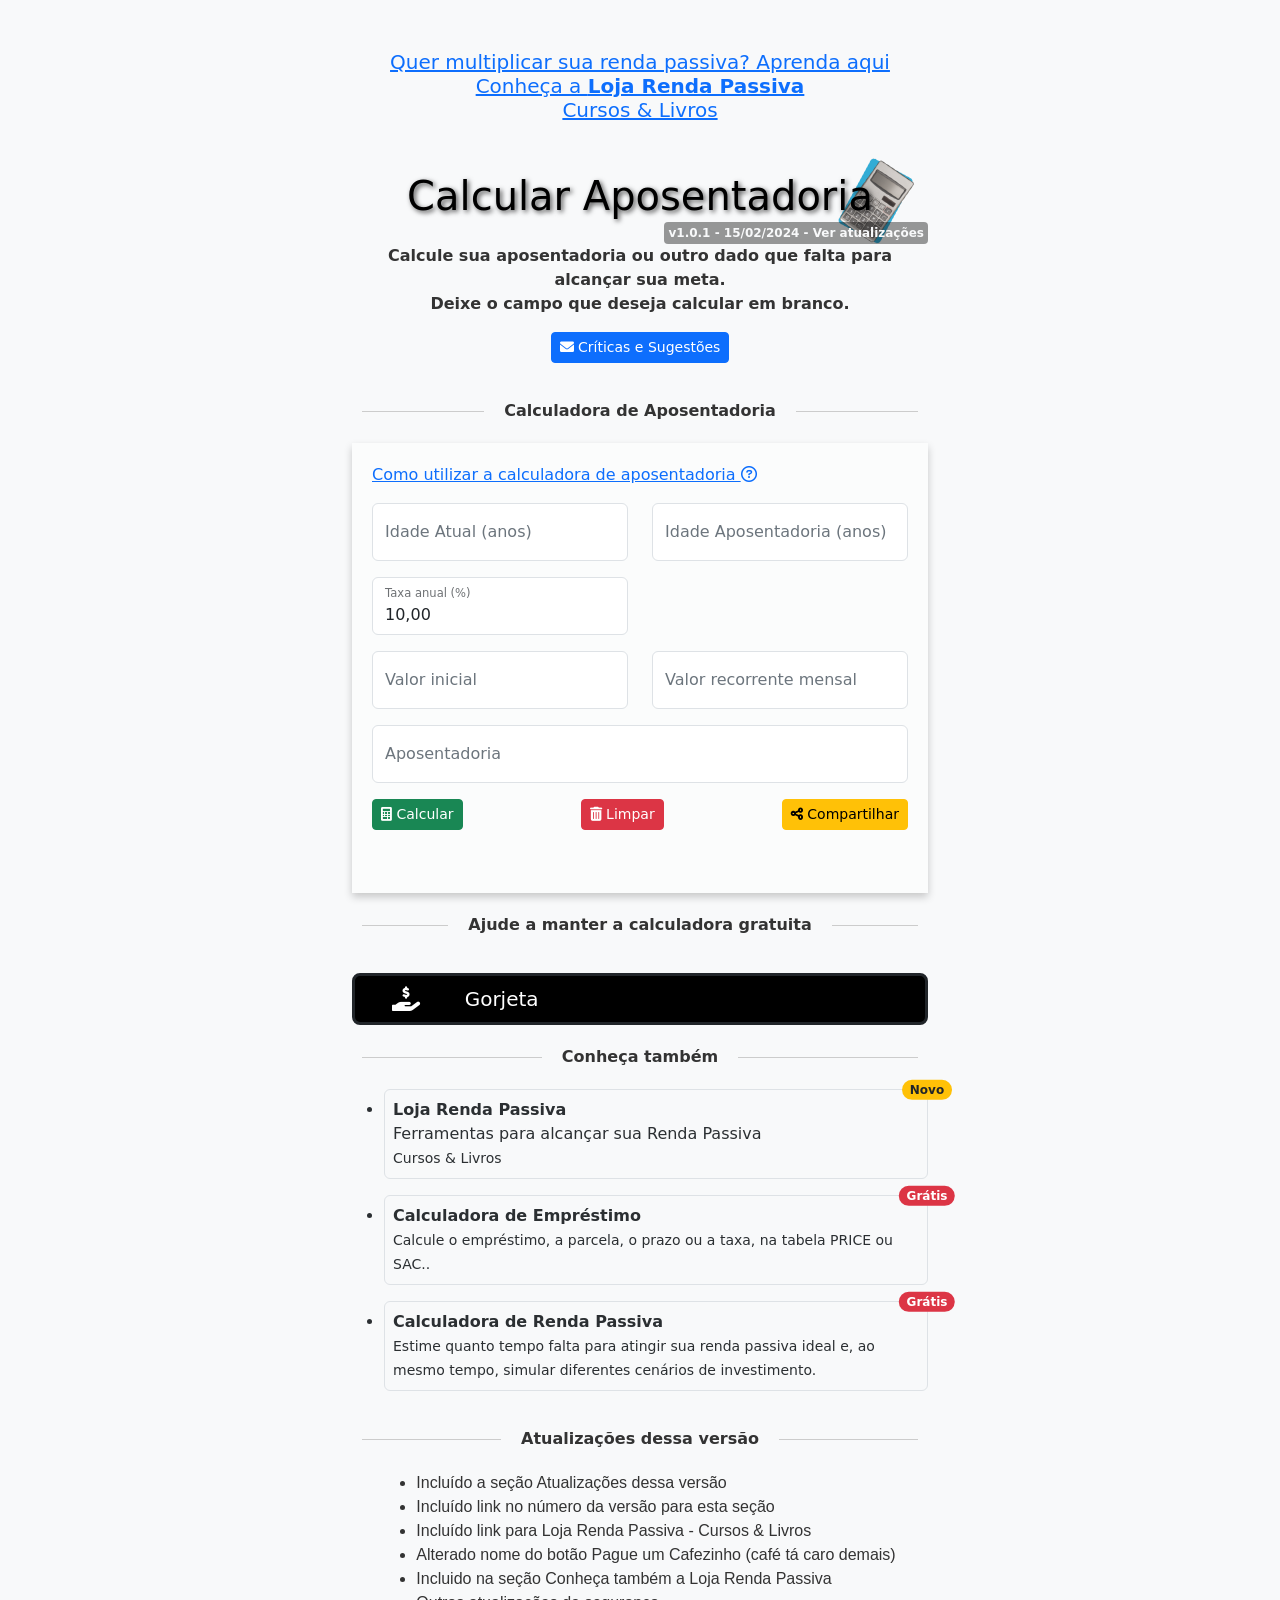
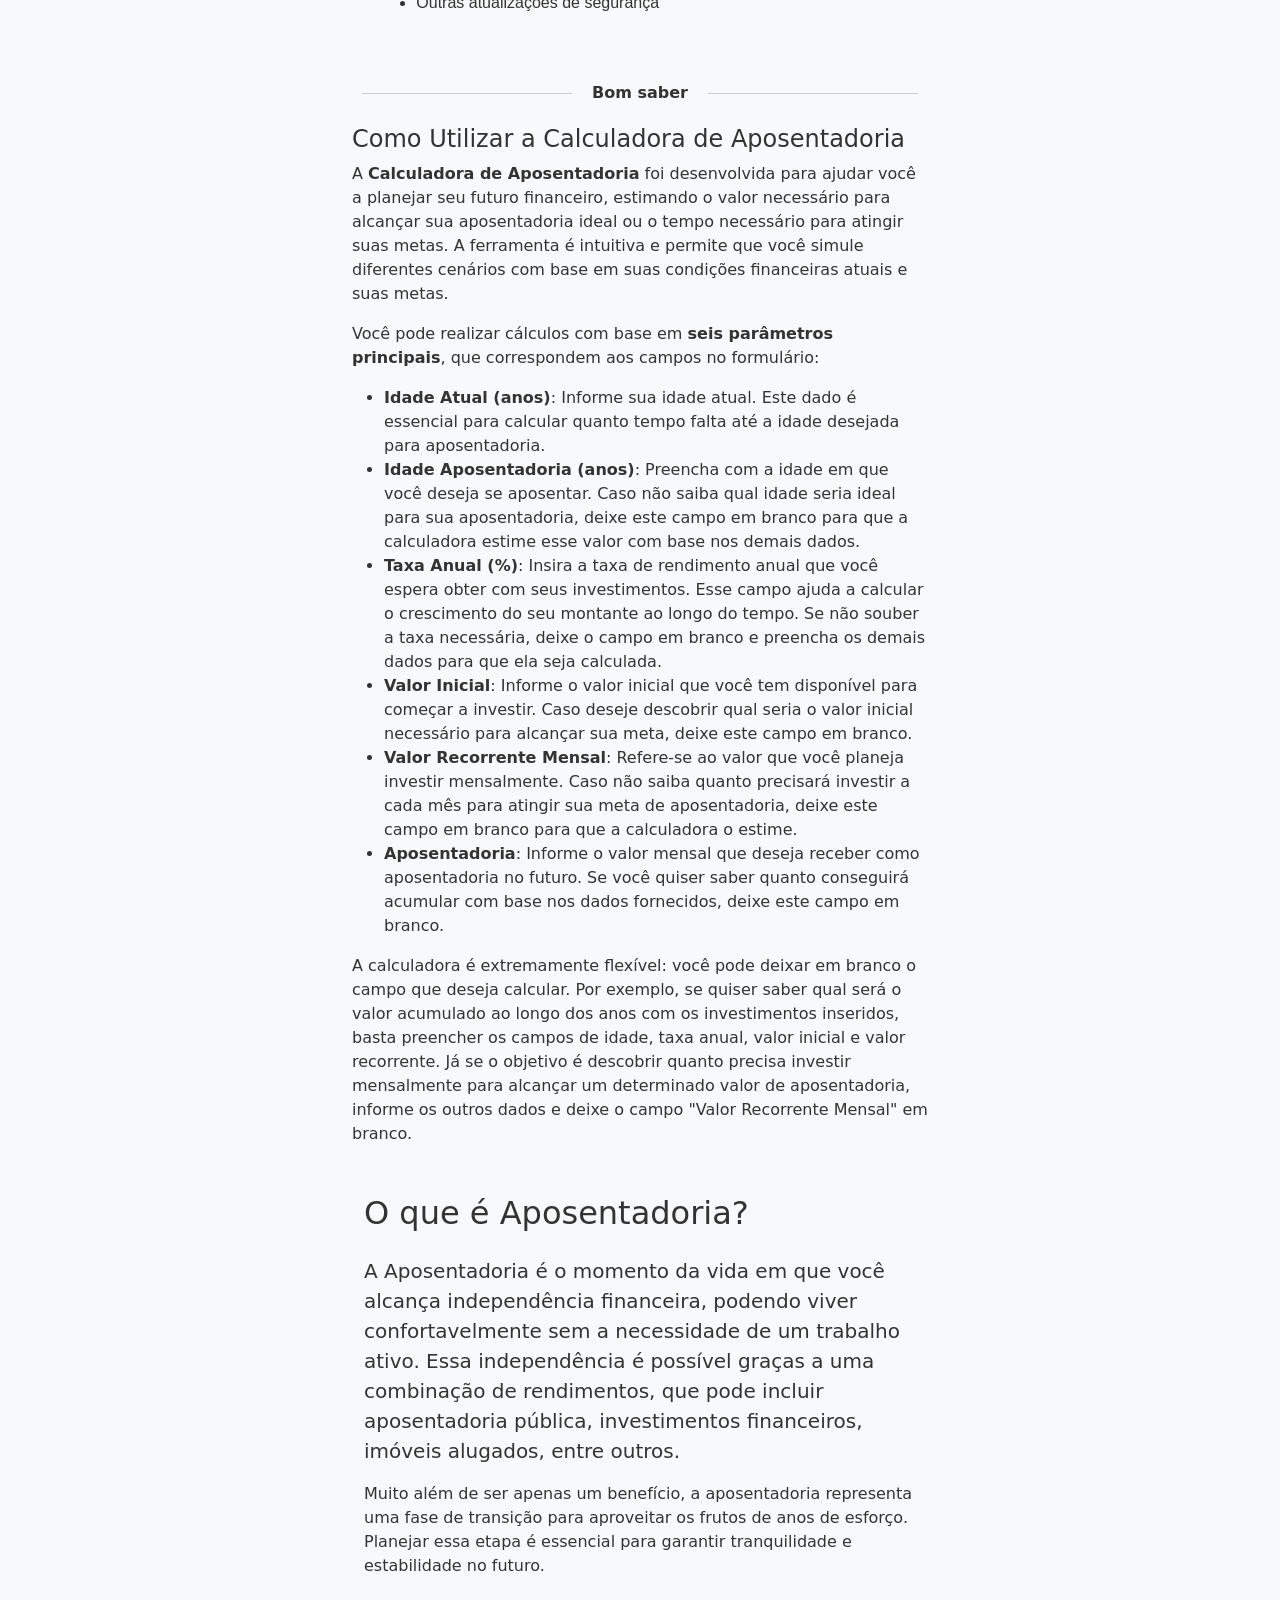
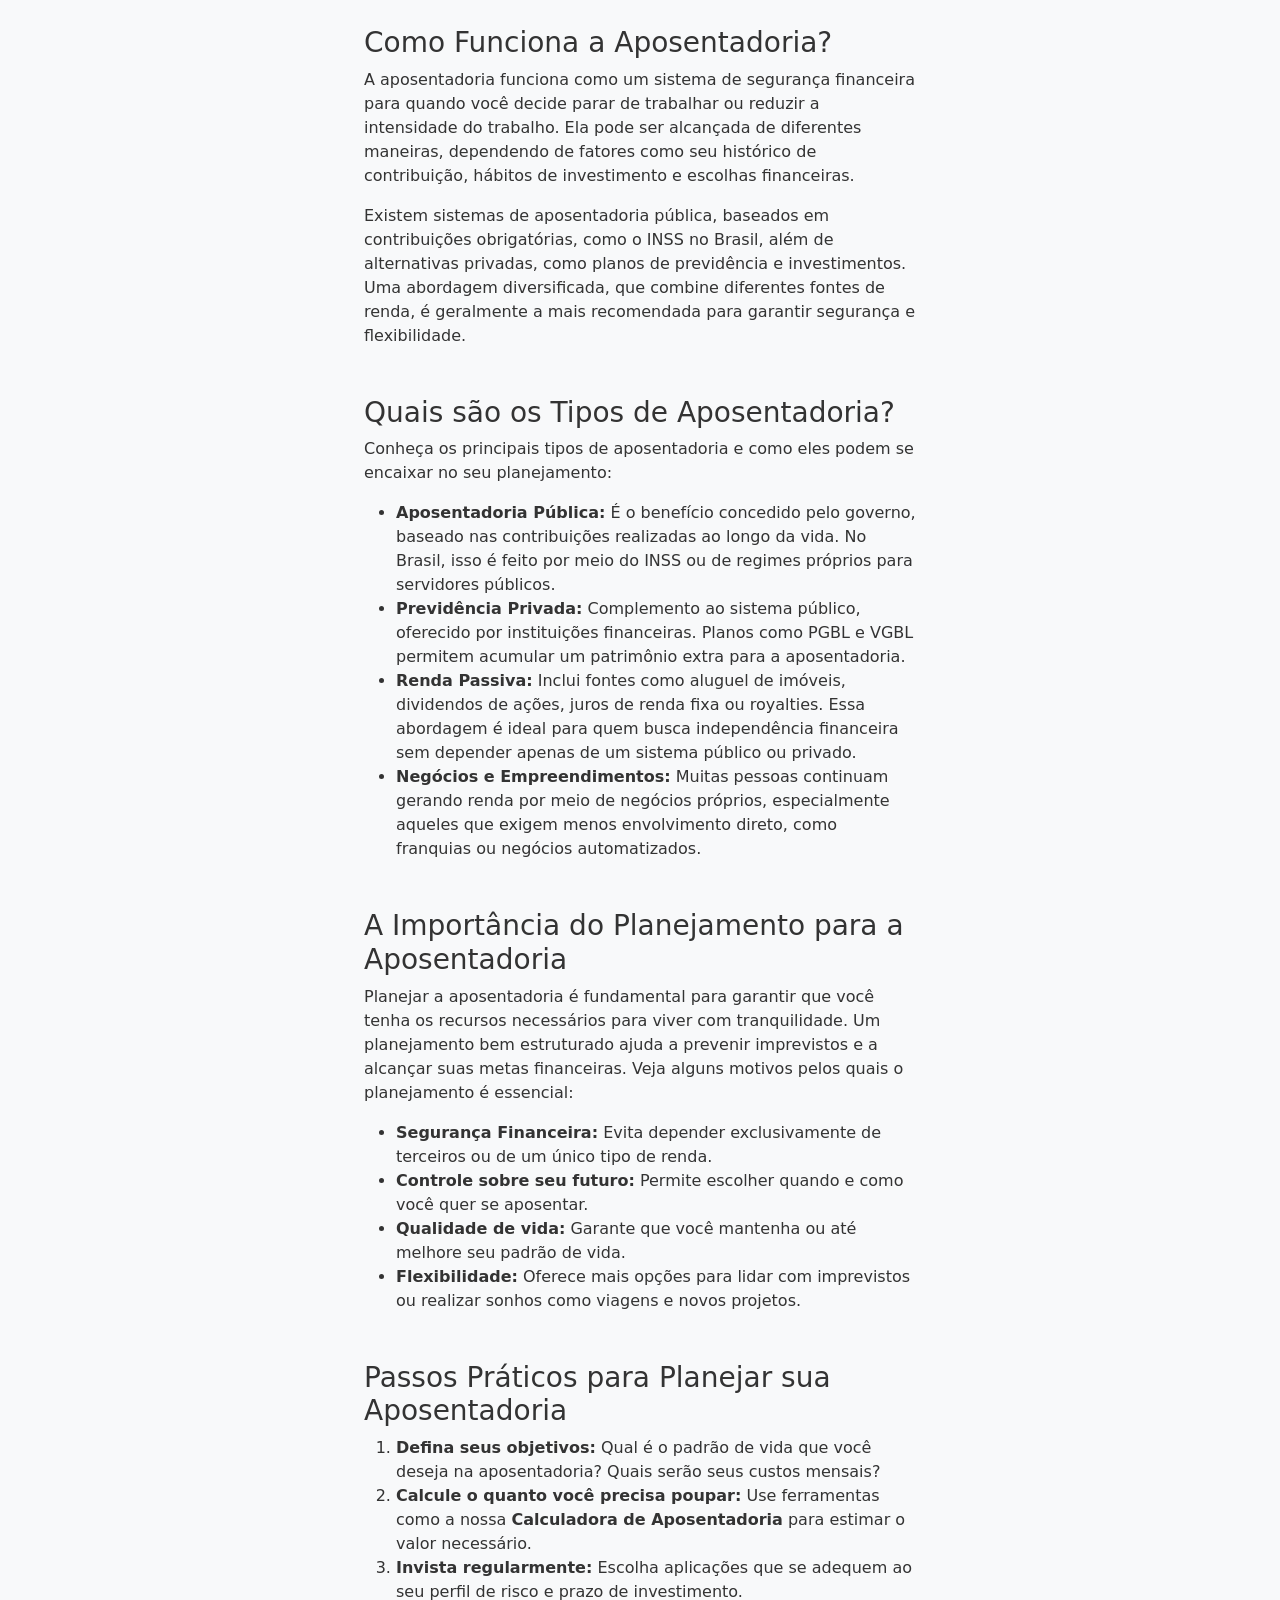
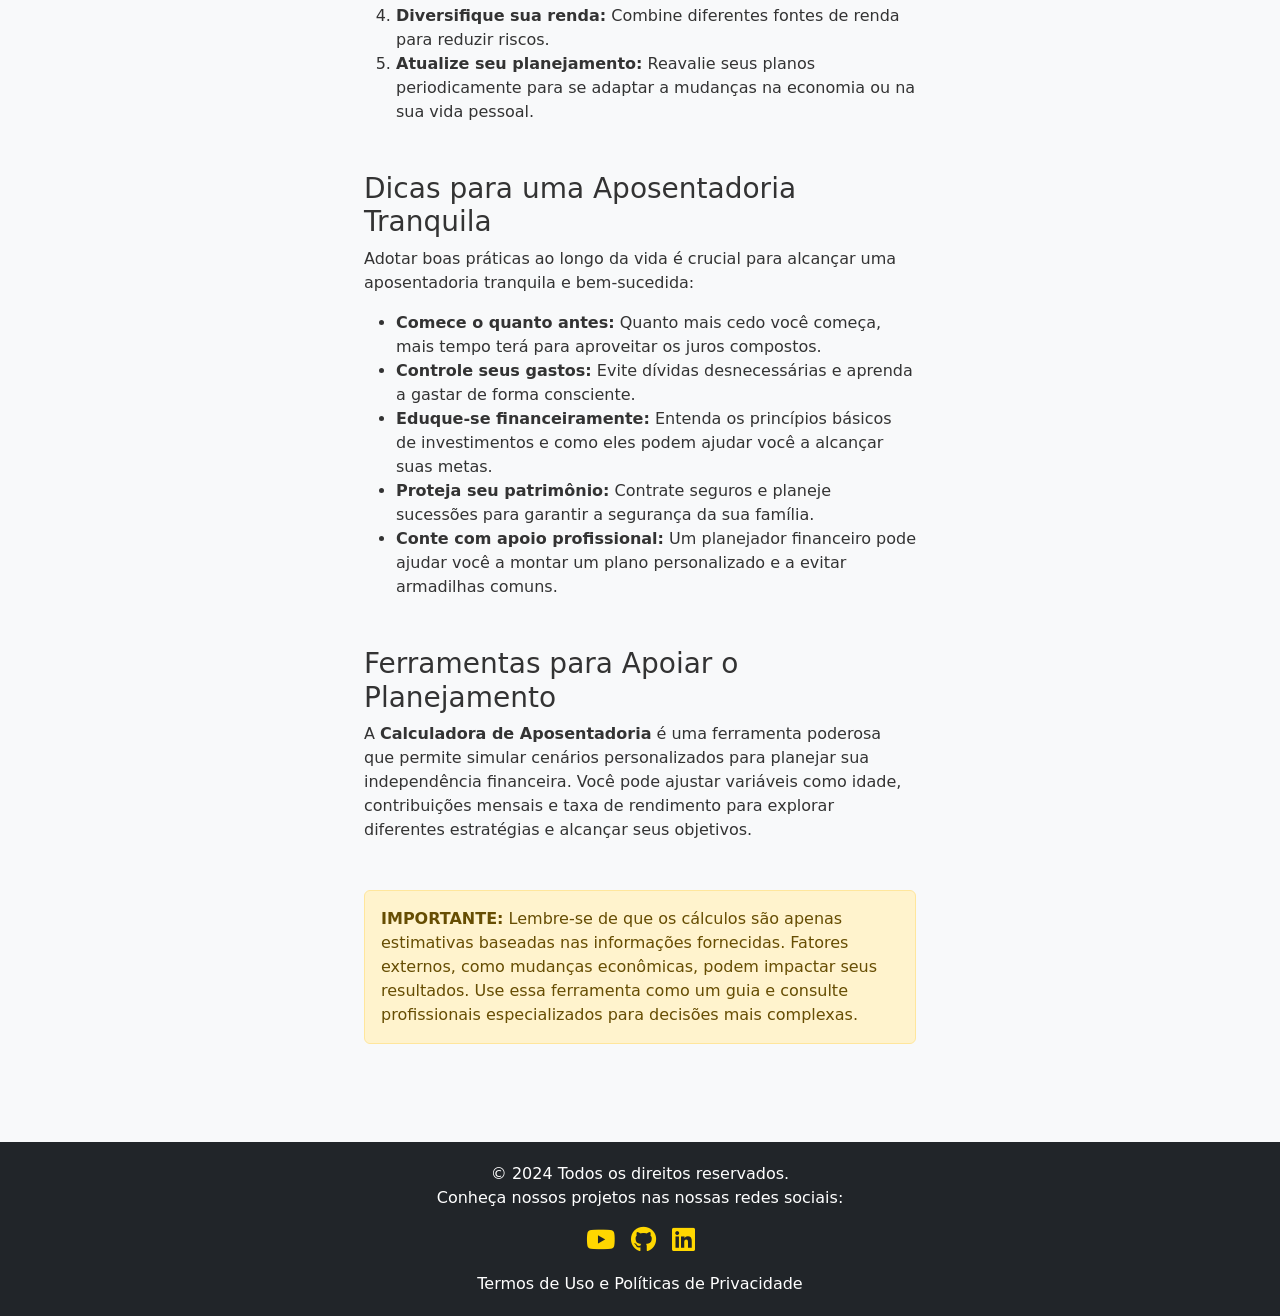
==== index.html @ 75164ed8 "Adiciona tag GA4 G-EN49D76J88 ao index e results Co-Authored-By: Claude Sonnet 4.6 <noreply@anthropi" ====
<!DOCTYPE html>
<html lang="pt-br">

<head>
    <meta charset="UTF-8">
    <meta name="viewport" content="width=device-width, initial-scale=1.0">

    <!-- SEO -->
    <meta property="og:url" content="https://calcularaposentadoria.com/" />
    <meta property="og:image" content="https://calcularaposentadoria.com/logo.png" />
    <meta property="og:type" content="website" />
    <meta property="og:title" content="Calcular Aposentadoria" />
    <meta property="og:description"
        content="Calculadora de Aposentadoria. Calcula prazo, taxa, investimento inicial e recorrente, Aposentadoria, valor acumulado e rendimentos do período." />
    <meta property="og:tags"
        content="renda, passiva, aposentadoria, calculadora, calculadora de Aposentadoria, investimento, aplicação, financeira, aplicações, renda de aplicações, calcular, calcular Aposentadoria" />

    <meta property="twitter:image" content="https://calcularaposentadoria.com/logo.png" />
    <meta property="twitter:card" content="summary_large_image" />
    <meta property="twitter:title" content="Calcular Aposentadoria" />
    <meta property="twitter:description"
        content="Calculadora de Aposentadoria. Calcula prazo, taxa, investimento inicial e recorrente, Aposentadoria, valor acumulado e rendimentos do período." />
    <meta property="twitter:url" content="https://calcularaposentadoria.com/" />
    <meta property="twitter:type" content="website" />
    <meta property="twitter:tags"
        content="renda, passiva, aposentadoria, calculadora, calculadora de Aposentadoria, investimento, aplicação, financeira, aplicações, renda de aplicações, calcular, calcular Aposentadoria" />

    <meta property="url" content="https://calcularaposentadoria.com/" />
    <meta property="image" content="https://calcularaposentadoria.com/logo.png" />
    <meta property="type" content="website" />
    <meta property="title" content="Calcular Aposentadoria" />
    <meta property="description"
        content="Calculadora de Aposentadoria. Calcula prazo, taxa, investimento inicial e recorrente, Aposentadoria, valor acumulado e rendimentos do período." />
    <meta name="description"
        content="Calculadora de Aposentadoria. Calcula prazo, taxa, investimento inicial e recorrente, Aposentadoria, valor acumulado e rendimentos do período." />
    <meta property="tags"
        content="renda, passiva, aposentadoria, calculadora, calculadora de Aposentadoria, investimento, aplicação, financeira, aplicações, renda de aplicações, calcular, calcular Aposentadoria" />
    <meta property="keywords"
        content="renda, passiva, aposentadoria, calculadora, calculadora de Aposentadoria, investimento, aplicação, financeira, aplicações, renda de aplicações, calcular, calcular Aposentadoria" />
    <!--  -->

    <title>Calculadora de Aposentadoria</title>
    <!-- Bootstrap CSS -->
    <link href="https://cdn.jsdelivr.net/npm/bootstrap@5.3.1/dist/css/bootstrap.min.css" rel="stylesheet">
    <!-- FontAwesome -->
    <link rel="stylesheet" href="https://cdnjs.cloudflare.com/ajax/libs/font-awesome/6.0.0-beta3/css/all.min.css">
    <!-- Custom CSS -->
    <link rel="stylesheet" href="style.css">

    <!-- Google tag (gtag.js) -->
    <script async src="https://www.googletagmanager.com/gtag/js?id=G-EN49D76J88"></script>
    <script>
        window.dataLayer = window.dataLayer || [];
        function gtag(){dataLayer.push(arguments);}
        gtag('js', new Date());
        gtag('config', 'G-EN49D76J88');
    </script>

    <!-- Google AdSense -->
    <script async src="https://pagead2.googlesyndication.com/pagead/js/adsbygoogle.js?client=ca-pub-5865817649832793"
        crossorigin="anonymous"></script>
</head>

<body>

    <button id="backToTop" class="btn btn-primary p-3">
        <i class="fa-solid fa-circle-arrow-up fa-2xl"></i>
    </button>

    <div class="wrapper">
        <main class="content">
            <div class="container">
                <h5 class="text-center"><span><a target="_blank" href="https://calcularrendapassiva.com.br/loja/">
                            Quer multiplicar sua renda passiva? Aprenda aqui
                            <br>
                            Conheça a <strong>Loja
                                Renda Passiva</strong> <br> Cursos &
                            Livros</a></span>
                </h5>
                <section class="title-section text-center">
                    <h1 class="title">Calcular Aposentadoria</h1>
                    <div class="version-area">
                        <a href="#atualizacoes" class="text-decoration-none"><span class="version">v1.0.1 - 15/02/2024
                                - Ver atualizações</span></a>
                    </div>
                    <div class="logo"></div>
                    <p class="fw-bold">Calcule sua aposentadoria ou outro dado que falta para alcançar sua meta.
                        <br>
                        Deixe o campo que
                        deseja
                        calcular em branco.
                    </p>
                    <div class="d-flex justify-content-center">

                        <a href="mailto:suporte@calcularrendapassiva.com.br?subject=Críticas%20e%20Sugestões"
                            class="btn btn-primary btn-sm mb-3"><i class="fas fa-envelope"></i> Críticas
                            e Sugestões</a>

                        <!-- <a href="premium.html" class="btn btn-warning btn-sm mb-3 border border-dark"><i
                                class="fa-regular fa-star"></i>
                            Tirar
                            Anúncios</a> -->
                    </div>
                </section>



                <section class="flip-card">
                    <div class="section-divider">
                        <span class="section-title">Calculadora de Aposentadoria</span>
                    </div>
                    <div class="flip-card-inner">
                        <!-- Formulário (frente) -->
                        <div class="flip-card-front">
                            <form id="rendaForm">

                                <a href="#comoutilizar"> Como utilizar a calculadora de
                                    aposentadoria <i class="fa-regular fa-circle-question"></i></a>
                                <div class="row mt-3">
                                    <div class="col-sm-6">
                                        <div class="form-floating mb-3">
                                            <input type="search" inputmode="numeric" class="form-control"
                                                id="idade_atual" placeholder="Idade Atual (anos)" maxlength="2">
                                            <label for="idade_atual">Idade Atual (anos)</label>
                                        </div>
                                    </div>
                                    <div class="col-sm-6">
                                        <div class="form-floating mb-3">
                                            <input type="search" inputmode="numeric" class="form-control"
                                                id="idade_aposentadoria" placeholder="Idade Aposentadoria (anos)"
                                                maxlength="2">
                                            <label for="idade_aposentadoria">Idade Aposentadoria (anos)</label>
                                        </div>
                                    </div>
                                </div>

                                <div class="row">
                                    <div class="col-sm-6">
                                        <div class="form-floating mb-3">
                                            <input type="search" inputmode="numeric" class="form-control percent"
                                                id="txPeriodoAnual" placeholder="Taxa anual (%)" maxlength="5"
                                                value="10,00">
                                            <label for="txPeriodoAnual">Taxa anual (%)</label>
                                        </div>
                                    </div>
                                </div>

                                <div class="row">
                                    <div class="col-sm-6">
                                        <div class="form-floating mb-3">
                                            <input type="search" inputmode="numeric" class="form-control value"
                                                id="valorInicial" placeholder="Valor Inicial">
                                            <label for="valorInicial">Valor inicial</label>
                                        </div>
                                    </div>
                                    <div class="col-sm-6">
                                        <div class="form-floating mb-3">
                                            <input type="search" inputmode="numeric" class="form-control value"
                                                id="valorRecorrente" placeholder="Valor Recorrente Mensal">
                                            <label for="valorRecorrente">Valor recorrente mensal</label>
                                        </div>
                                    </div>
                                </div>

                                <div class="form-floating mb-3">
                                    <input type="search" inputmode="numeric" class="form-control value"
                                        id="aposentadoria" placeholder="Aposentadoria">
                                    <label for="aposentadoria">Aposentadoria</label>
                                </div>

                                <div class="d-flex justify-content-between">
                                    <button type="button" class="btn btn-sm btn-success" id="calcularBtn">
                                        <i class="fas fa-calculator"></i> Calcular
                                    </button>
                                    <button type="reset" class="btn btn-sm btn-danger" id="btn-reset">
                                        <i class="fas fa-trash-alt"></i> Limpar
                                    </button>
                                    <button id="shareButton" class="btn btn-sm btn-warning">
                                        <i class="fas fa-share-alt"></i> Compartilhar
                                    </button>
                                </div>
                            </form>
                        </div>

                        <!-- Resultados (carregando...) -->
                        <div class="flip-card-back h-100 d-flex justify-content-center align-items-center">
                            <div class="result-section">
                                <div class="d-flex flex-column justify-content-center align-items-center">
                                    <div class="spinner-border text-primary" role="status">
                                        <span class="sr-only">Loading...</span>
                                    </div>
                                    <p>Aguarde, calculando...</p>
                                </div>
                            </div>
                        </div>
                    </div>
                </section>

                <!-- Botões extras -->
                <section class="botoes-extras">
                    <div class="row gap-3">

                        <div class="section-divider">
                            <span class="section-title">Ajude a manter a calculadora gratuita</span>
                        </div>

                        <div class="col-sm">
                            <a href="https://link.mercadopago.com.br/carlosdev" target="_blank"
                                class="btn btn-lg btn-cafe d-block border border-dark border-3">
                                <div class="row align-items-center">
                                    <div class="col-2"><i class="fa-solid fa-hand-holding-dollar fa-lg"></i>
                                    </div>
                                    <div class="col-10 text-start">Gorjeta</div>
                                </div>
                            </a>
                        </div>
                    </div>
                </section>

                <div class="section-divider">
                    <span class="section-title">Conheça também</span>
                </div>

                <div class="d-flex flex-column flex-sm-row justify-content-center">
                    <div>
                        <ul>
                            <a href="https://calcularrendapassiva.com.br/loja/" target="_blank"
                                class="text-decoration-none text-secondary-emphasis">
                                <li class="position-relative border border-1 border-emphasis p-2 rounded">
                                    <strong class="position-relative">Loja Renda Passiva</strong>
                                    <br>
                                    Ferramentas para alcançar sua Renda Passiva
                                    <br>
                                    <small>Cursos & Livros</small>
                                    <span
                                        class="position-absolute top-0 start-100 translate-middle badge rounded-pill bg-warning text-dark">
                                        Novo
                                        <span class="visually-hidden">unread messages</span>
                                    </span>
                                </li>
                            </a>
                            <a href="https://calcularemprestimo.com" target="_blank"
                                class="text-decoration-none text-secondary-emphasis">
                                <li class="position-relative border border-1 border-emphasis p-2 rounded mt-3">
                                    <strong class="position-relative">Calculadora de Empréstimo</strong>
                                    <br>
                                    <small>Calcule o empréstimo, a parcela, o prazo ou a taxa, na tabela PRICE ou
                                        SAC..</small>
                                    <span
                                        class="position-absolute top-0 start-100 translate-middle badge rounded-pill bg-danger">
                                        Grátis
                                        <span class="visually-hidden">unread messages</span>
                                    </span>
                                </li>
                            </a>
                            <a href="https://calcularrendapassiva.com" target="_blank"
                                class="text-decoration-none text-secondary-emphasis">
                                <li class="position-relative border border-1 border-emphasis p-2 rounded mt-3">
                                    <strong class="position-relative">Calculadora de Renda Passiva</strong>
                                    <br>
                                    <small>Estime quanto tempo falta para atingir sua renda passiva ideal e, ao mesmo
                                        tempo, simular diferentes cenários de investimento.</small>
                                    <span
                                        class="position-absolute top-0 start-100 translate-middle badge rounded-pill bg-danger">
                                        Grátis
                                        <span class="visually-hidden">unread messages</span>
                                    </span>
                                </li>
                            </a>
                        </ul>
                    </div>
                </div>

                <div class="section-divider" id="atualizacoes">
                    <span class="section-title">Atualizações dessa versão</span>
                </div>

                <div class="d-flex flex-column flex-sm-row justify-content-center">
                    <div style="font-family:'Segoe UI', Tahoma, Geneva, Verdana, sans-serif;">
                        <ul>
                            <li>Incluído a seção Atualizações dessa versão</li>
                            <li>Incluído link no número da versão para esta seção</li>
                            <li>Incluído link para Loja Renda Passiva - Cursos & Livros</li>
                            <li>Alterado nome do botão Pague um Cafezinho (café tá caro demais)</li>
                            <li>Incluido na seção Conheça também a Loja Renda Passiva</li>
                            <li>Outras atualizações de segurança</li>
                        </ul>
                    </div>
                </div>
            </div>

            <section class="container">

                <div class="section-divider">
                    <span class="section-title">Bom saber</span>
                </div>

                <div class="information-text" id="comoutilizar">
                    <h4>Como Utilizar a Calculadora de Aposentadoria</h4>
                    <p>A <strong>Calculadora de Aposentadoria</strong> foi desenvolvida para ajudar você a planejar seu
                        futuro financeiro,
                        estimando o valor necessário para alcançar sua aposentadoria ideal ou o tempo necessário para
                        atingir suas metas.
                        A ferramenta é intuitiva e permite que você simule diferentes cenários com base em suas
                        condições financeiras
                        atuais e suas metas.</p>
                    <p>Você pode realizar cálculos com base em <strong>seis parâmetros principais</strong>, que
                        correspondem aos campos no formulário:</p>

                    <ul>
                        <li><strong>Idade Atual (anos)</strong>: Informe sua idade atual. Este dado é essencial para
                            calcular quanto tempo falta
                            até a idade desejada para aposentadoria.</li>
                        <li><strong>Idade Aposentadoria (anos)</strong>: Preencha com a idade em que você deseja se
                            aposentar. Caso não saiba
                            qual idade seria ideal para sua aposentadoria, deixe este campo em branco para que a
                            calculadora estime
                            esse valor com base nos demais dados.</li>
                        <li><strong>Taxa Anual (%)</strong>: Insira a taxa de rendimento anual que você espera obter com
                            seus investimentos.
                            Esse campo ajuda a calcular o crescimento do seu montante ao longo do tempo. Se não souber a
                            taxa necessária,
                            deixe o campo em branco e preencha os demais dados para que ela seja calculada.</li>
                        <li><strong>Valor Inicial</strong>: Informe o valor inicial que você tem disponível para começar
                            a investir. Caso
                            deseje descobrir qual seria o valor inicial necessário para alcançar sua meta, deixe este
                            campo em branco.</li>
                        <li><strong>Valor Recorrente Mensal</strong>: Refere-se ao valor que você planeja investir
                            mensalmente. Caso
                            não saiba quanto precisará investir a cada mês para atingir sua meta de aposentadoria, deixe
                            este campo em
                            branco para que a calculadora o estime.</li>
                        <li><strong>Aposentadoria</strong>: Informe o valor mensal que deseja receber como aposentadoria
                            no futuro. Se você
                            quiser saber quanto conseguirá acumular com base nos dados fornecidos, deixe este campo em
                            branco.</li>
                    </ul>

                    <p>A calculadora é extremamente flexível: você pode deixar em branco o campo que deseja calcular.
                        Por exemplo, se
                        quiser saber qual será o valor acumulado ao longo dos anos com os investimentos inseridos, basta
                        preencher
                        os campos de idade, taxa anual, valor inicial e valor recorrente. Já se o objetivo é descobrir
                        quanto precisa
                        investir mensalmente para alcançar um determinado valor de aposentadoria, informe os outros
                        dados e deixe
                        o campo "Valor Recorrente Mensal" em branco.</p>

                    <div class="container my-5">
                        <h2 class="mb-4">O que é Aposentadoria?</h2>
                        <p class="lead">
                            A <strong>Aposentadoria</strong> é o momento da vida em que você alcança independência
                            financeira, podendo viver confortavelmente sem a necessidade de um trabalho ativo.
                            Essa independência é possível graças a uma combinação de rendimentos, que pode incluir
                            aposentadoria pública, investimentos financeiros, imóveis alugados, entre outros.
                        </p>
                        <p>
                            Muito além de ser apenas um benefício, a aposentadoria representa uma fase de transição para
                            aproveitar os frutos de anos de esforço.
                            Planejar essa etapa é essencial para garantir tranquilidade e estabilidade no futuro.
                        </p>

                        <h3 class="mt-5">Como Funciona a Aposentadoria?</h3>
                        <p>
                            A aposentadoria funciona como um sistema de segurança financeira para quando você decide
                            parar de trabalhar ou reduzir a intensidade do trabalho.
                            Ela pode ser alcançada de diferentes maneiras, dependendo de fatores como seu histórico de
                            contribuição, hábitos de investimento e escolhas financeiras.
                        </p>
                        <p>
                            Existem sistemas de aposentadoria pública, baseados em contribuições obrigatórias, como o
                            INSS no Brasil, além de alternativas privadas, como planos de previdência e investimentos.
                            Uma abordagem diversificada, que combine diferentes fontes de renda, é geralmente a mais
                            recomendada para garantir segurança e flexibilidade.
                        </p>

                        <h3 class="mt-5">Quais são os Tipos de Aposentadoria?</h3>
                        <p>Conheça os principais tipos de aposentadoria e como eles podem se encaixar no seu
                            planejamento:</p>
                        <ul>
                            <li><strong>Aposentadoria Pública:</strong> É o benefício concedido pelo governo, baseado
                                nas contribuições realizadas ao longo da vida. No Brasil, isso é feito por meio do INSS
                                ou de regimes próprios para servidores públicos.</li>
                            <li><strong>Previdência Privada:</strong> Complemento ao sistema público, oferecido por
                                instituições financeiras. Planos como PGBL e VGBL permitem acumular um patrimônio extra
                                para a aposentadoria.</li>
                            <li><strong>Renda Passiva:</strong> Inclui fontes como aluguel de imóveis, dividendos de
                                ações, juros de renda fixa ou royalties. Essa abordagem é ideal para quem busca
                                independência financeira sem depender apenas de um sistema público ou privado.</li>
                            <li><strong>Negócios e Empreendimentos:</strong> Muitas pessoas continuam gerando renda por
                                meio de negócios próprios, especialmente aqueles que exigem menos envolvimento direto,
                                como franquias ou negócios automatizados.</li>
                        </ul>

                        <h3 class="mt-5">A Importância do Planejamento para a Aposentadoria</h3>
                        <p>
                            Planejar a aposentadoria é fundamental para garantir que você tenha os recursos necessários
                            para viver com tranquilidade. Um planejamento bem estruturado ajuda a prevenir
                            imprevistos e a alcançar suas metas financeiras. Veja alguns motivos pelos quais o
                            planejamento é essencial:
                        </p>
                        <ul>
                            <li><strong>Segurança Financeira:</strong> Evita depender exclusivamente de terceiros ou de
                                um único tipo de renda.</li>
                            <li><strong>Controle sobre seu futuro:</strong> Permite escolher quando e como você quer se
                                aposentar.</li>
                            <li><strong>Qualidade de vida:</strong> Garante que você mantenha ou até melhore seu padrão
                                de vida.</li>
                            <li><strong>Flexibilidade:</strong> Oferece mais opções para lidar com imprevistos ou
                                realizar sonhos como viagens e novos projetos.</li>
                        </ul>

                        <h3 class="mt-5">Passos Práticos para Planejar sua Aposentadoria</h3>
                        <ol>
                            <li><strong>Defina seus objetivos:</strong> Qual é o padrão de vida que você deseja na
                                aposentadoria? Quais serão seus custos mensais?</li>
                            <li><strong>Calcule o quanto você precisa poupar:</strong> Use ferramentas como a nossa
                                <strong>Calculadora de Aposentadoria</strong> para estimar o valor necessário.
                            </li>
                            <li><strong>Invista regularmente:</strong> Escolha aplicações que se adequem ao seu perfil
                                de risco e prazo de investimento.</li>
                            <li><strong>Diversifique sua renda:</strong> Combine diferentes fontes de renda para reduzir
                                riscos.</li>
                            <li><strong>Atualize seu planejamento:</strong> Reavalie seus planos periodicamente para se
                                adaptar a mudanças na economia ou na sua vida pessoal.</li>
                        </ol>

                        <h3 class="mt-5">Dicas para uma Aposentadoria Tranquila</h3>
                        <p>Adotar boas práticas ao longo da vida é crucial para alcançar uma aposentadoria tranquila e
                            bem-sucedida:</p>
                        <ul>
                            <li><strong>Comece o quanto antes:</strong> Quanto mais cedo você começa, mais tempo terá
                                para aproveitar os juros compostos.</li>
                            <li><strong>Controle seus gastos:</strong> Evite dívidas desnecessárias e aprenda a gastar
                                de forma consciente.</li>
                            <li><strong>Eduque-se financeiramente:</strong> Entenda os princípios básicos de
                                investimentos e como eles podem ajudar você a alcançar suas metas.</li>
                            <li><strong>Proteja seu patrimônio:</strong> Contrate seguros e planeje sucessões para
                                garantir a segurança da sua família.</li>
                            <li><strong>Conte com apoio profissional:</strong> Um planejador financeiro pode ajudar você
                                a montar um plano personalizado e a evitar armadilhas comuns.</li>
                        </ul>

                        <h3 class="mt-5">Ferramentas para Apoiar o Planejamento</h3>
                        <p>
                            A <strong>Calculadora de Aposentadoria</strong> é uma ferramenta poderosa que permite
                            simular cenários personalizados para planejar sua independência financeira.
                            Você pode ajustar variáveis como idade, contribuições mensais e taxa de rendimento para
                            explorar diferentes estratégias e alcançar seus objetivos.
                        </p>

                        <p class="alert alert-warning mt-5">
                            <strong>IMPORTANTE:</strong> Lembre-se de que os cálculos são apenas estimativas baseadas
                            nas informações fornecidas. Fatores externos, como mudanças econômicas, podem impactar seus
                            resultados.
                            Use essa ferramenta como um guia e consulte profissionais especializados para decisões mais
                            complexas.
                        </p>
                    </div>
                </div>
            </section>
        </main>

        <!-- Footer -->
        <footer>
            <p>&copy; 2024 Todos os direitos reservados.<br>Conheça nossos projetos nas nossas redes sociais:</p>
            <div class="social-icons d-flex gap-3 justify-content-center mb-3">
                <a target="_blank" href="https://www.youtube.com/@carlosjornadadev"><i class="fab fa-youtube"
                        style="font-size: 26px;"></i></a>
                <a target="_blank" href="https://github.com/cwrsiqueira"><i class="fab fa-github"
                        style="font-size: 26px;"></i></a>
                <a target="_blank" href="https://www.linkedin.com/in/carloswagner1975/"><i class="fab fa-linkedin"
                        style="font-size: 26px;"></i></a>
            </div>
            <a style="color: white;" href="termos-de-uso-e-politicas-de-privacidade.html">Termos de Uso e Políticas de
                Privacidade</a>
        </footer>
    </div>

    <!-- Bootstrap JS and Popper.js -->
    <script src="https://cdn.jsdelivr.net/npm/bootstrap@5.3.1/dist/js/bootstrap.bundle.min.js"></script>
    <script src="https://cdnjs.cloudflare.com/ajax/libs/jquery/3.7.1/jquery.min.js"
        integrity="sha512-v2CJ7UaYy4JwqLDIrZUI/4hqeoQieOmAZNXBeQyjo21dadnwR+8ZaIJVT8EE2iyI61OV8e6M8PP2/4hpQINQ/g=="
        crossorigin="anonymous" referrerpolicy="no-referrer"></script>
    <!-- Vercel Script tag -->
    <script>
        window.va = window.va || function () { (window.vaq = window.vaq || []).push(arguments); };
    </script>
    <script defer src="/_vercel/insights/script.js"></script>
    <!-- Jquery -->
    <script src="jquery.mask.min.js"></script>
    <!-- My script js -->
    <script src="script.js"></script>
</body>

</html>
---- style.css ----
body {
  background-color: #f8f9fa;
  color: #333;
  height: 100%; /* Garantir que o body ocupe toda a altura */
  display: flex;
  flex-direction: column;
}

#backToTop {
  position: fixed;
  bottom: 150px;
  right: 20px;
  display: none; /* O botão ficará oculto até o usuário rolar a página */
  z-index: 1000;
}

.wrapper {
  display: flex;
  flex-direction: column;
  min-height: 100vh; /* Garante que o conteúdo ocupe a tela inteira */
}

.content {
  flex: 1; /* Faz com que o conteúdo cresça e empurre o rodapé para baixo */
}

.title-section {
  position: relative;
  text-align: center;
  margin-top: 50px;
}

.title {
  font-size: 2rem;
  color: #000;
  text-shadow: 2px 2px 5px rgba(0, 0, 0, 0.7); /* Sombra */
  margin-bottom: 0;
}

.version-area {
  display: flex;
  justify-content: end;
}

.version {
  font-size: 12px;
  font-weight: bolder;
  background-color: rgba(0, 0, 0, 0.4);
  width: fit-content;
  padding: 4px;
  border-radius: 4px;
  color: #f8f9fa;
}

@media (min-width: 576px) {
  .title {
    font-size: 2.5rem;
  }
}

.btn-premium {
  background: linear-gradient(45deg, #ffd700, #ffc700, #ffb700, #ffd700);
  position: relative;
  overflow: hidden;
}

.btn-premium::before {
  content: "";
  position: absolute;
  top: 0;
  left: -110%;
  width: 100%;
  height: 100%;
  background: rgba(255, 255, 255, 0.3);
  transform: skewX(-20deg);
  transition: all 0.5s ease-in-out;
  pointer-events: none;
}

.btn-premium:hover::before {
  left: 100%;
  transition: all 0.5s ease-in-out;
  animation: shine-effect 0.5s ease forwards;
}

@keyframes shine-effect {
  0% {
    left: -100%;
  }
  100% {
    left: 110%;
  }
}

.logo {
  position: absolute;
  top: -10px;
  right: 10px;
  width: 80px;
  height: 80px;
  background-image: url("favicon.ico");
  background-size: cover;
  background-repeat: no-repeat;
  transform: rotate(20deg);
  z-index: -1;
  opacity: 0.8;
}

.container {
  max-width: 600px;
  margin-top: 50px;
}

/* DIVIDER */
.section-divider {
  display: flex;
  align-items: center;
  text-align: center;
  margin: 20px 0;
}

.section-divider::before,
.section-divider::after {
  content: "";
  flex: 1;
  border-bottom: 1px solid #ccc;
  margin: 0 10px;
}

.section-title {
  font-size: 1em;
  font-weight: bold;
  padding: 0 10px;
  background-color: #f8f9fa; /* Para interromper a linha */
}

.form-floating label {
  transition: all 0.2s;
  color: #6c757d;
}

.form-floating input:focus + label,
.form-floating input:not(:placeholder-shown) + label {
  font-size: 0.85rem;
  transform: translateY(-150%);
  opacity: 1;
}

.btn-lg {
  width: 100%;
}

.btn-cafe {
  background-color: #000;
  color: #fff;
}

.btn-playstore {
  background-color: #000;
  color: #fff;
}

.flip-card {
  perspective: 1000px;
  margin-bottom: 50px;
}

.flip-card-inner {
  position: relative;
  width: 100%;
  transition: transform 0.6s;
  transform-style: preserve-3d;
  min-height: 400px;
}

.flip-card-front,
.flip-card-back {
  position: absolute;
  width: 100%;
  backface-visibility: hidden;
}

.flip-card-front {
  z-index: 2;
  transform: rotateY(0deg);
  background-color: #fbfcfc;
  padding: 20px;
  box-shadow: 0 4px 8px rgba(0, 0, 0, 0.2);
  min-height: 450px;
}

.flip-card-back {
  z-index: 1;
  transform: rotateY(180deg);
  background-color: #ffffff6c;
  padding: 20px;
  box-shadow: 0 4px 8px rgba(0, 0, 0, 0.2);
  min-height: 450px;
}

.flip-card-flipped .flip-card-inner {
  transform: rotateY(180deg);
}

.result-section {
  text-align: start;
  margin-top: 20px;
}

.result-section p {
  font-size: 1.2rem;
  margin: 2px 0;
}

.result-section .btn-area {
  margin: 10px 0;
}

footer {
  margin-top: 50px;
  padding: 20px 0;
  background-color: #212529;
  color: white;
  text-align: center;
  position: relative;
  bottom: 0;
  width: 100%;
  left: 0;
}

footer a {
  color: #ffd700;
  text-decoration: none;
}

footer .social-icons a:hover {
  transform: scale(1.1);
  color: #ffd900aa;
}
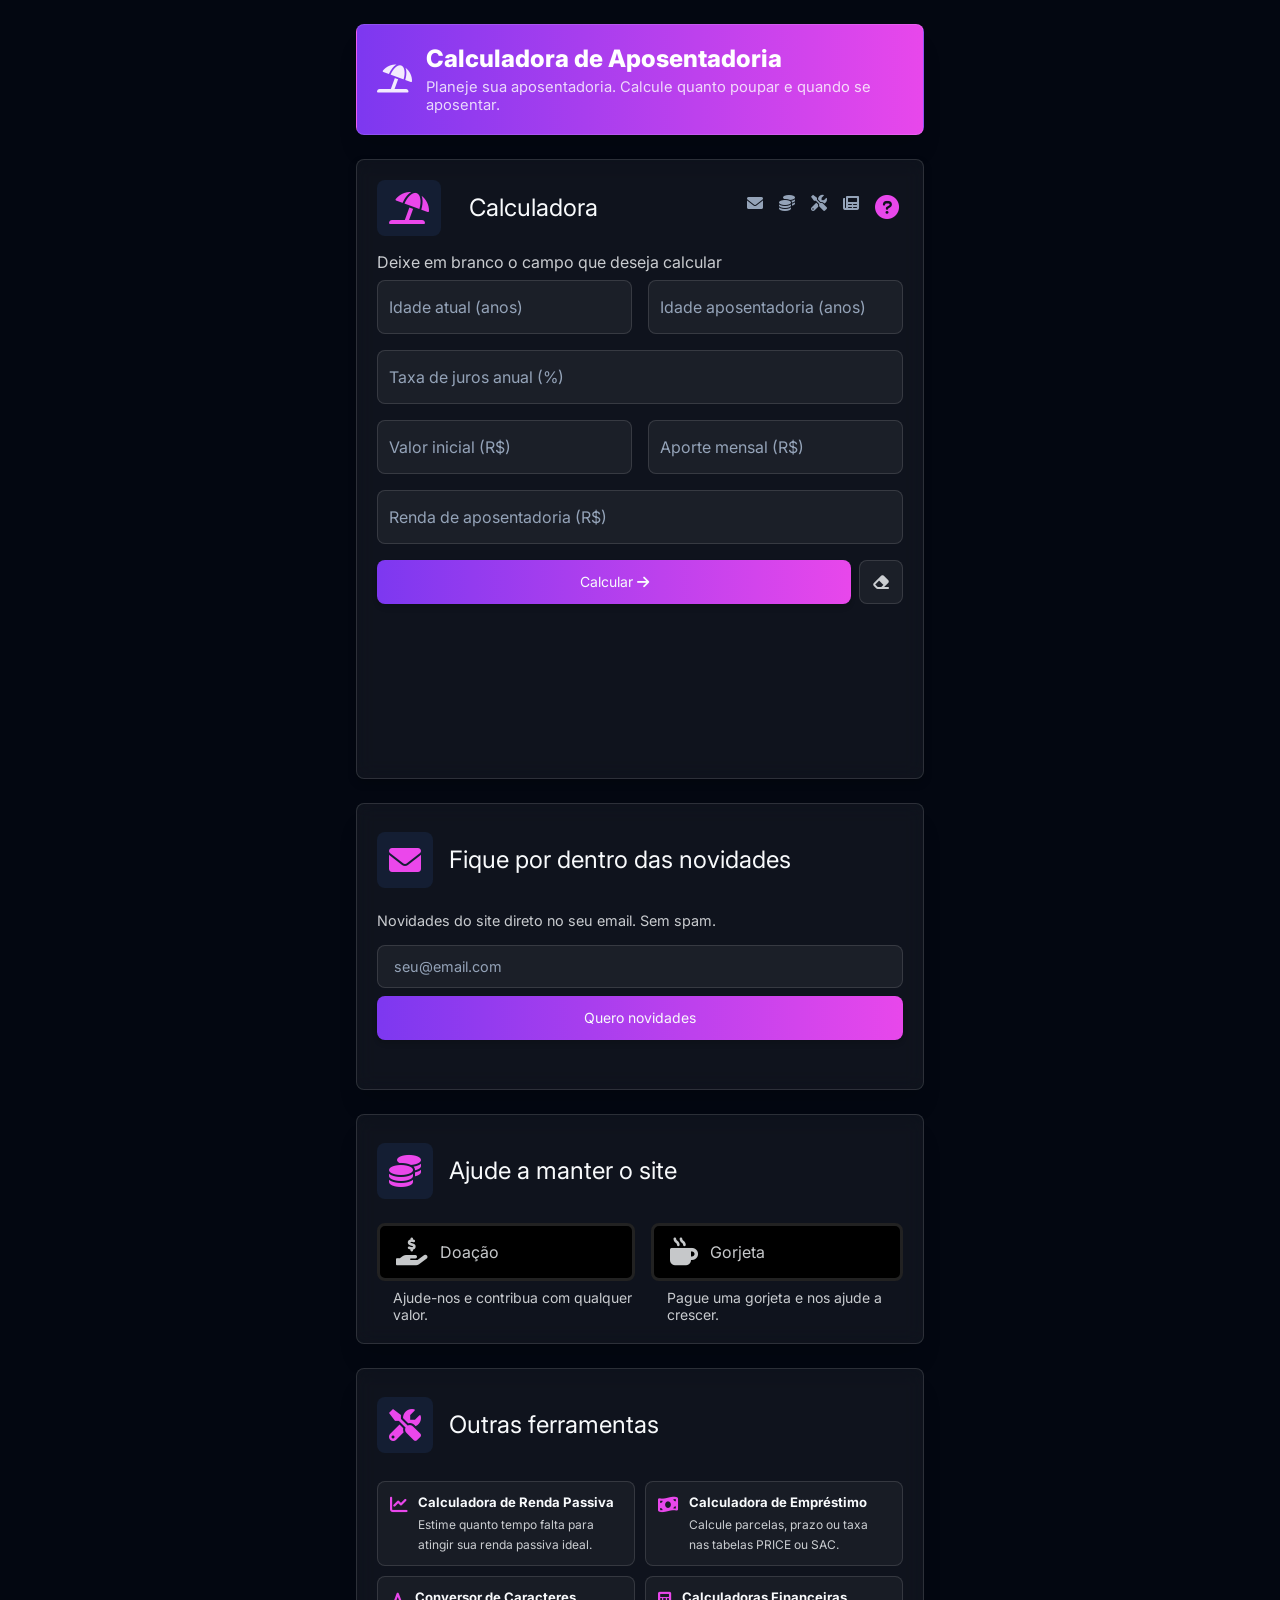
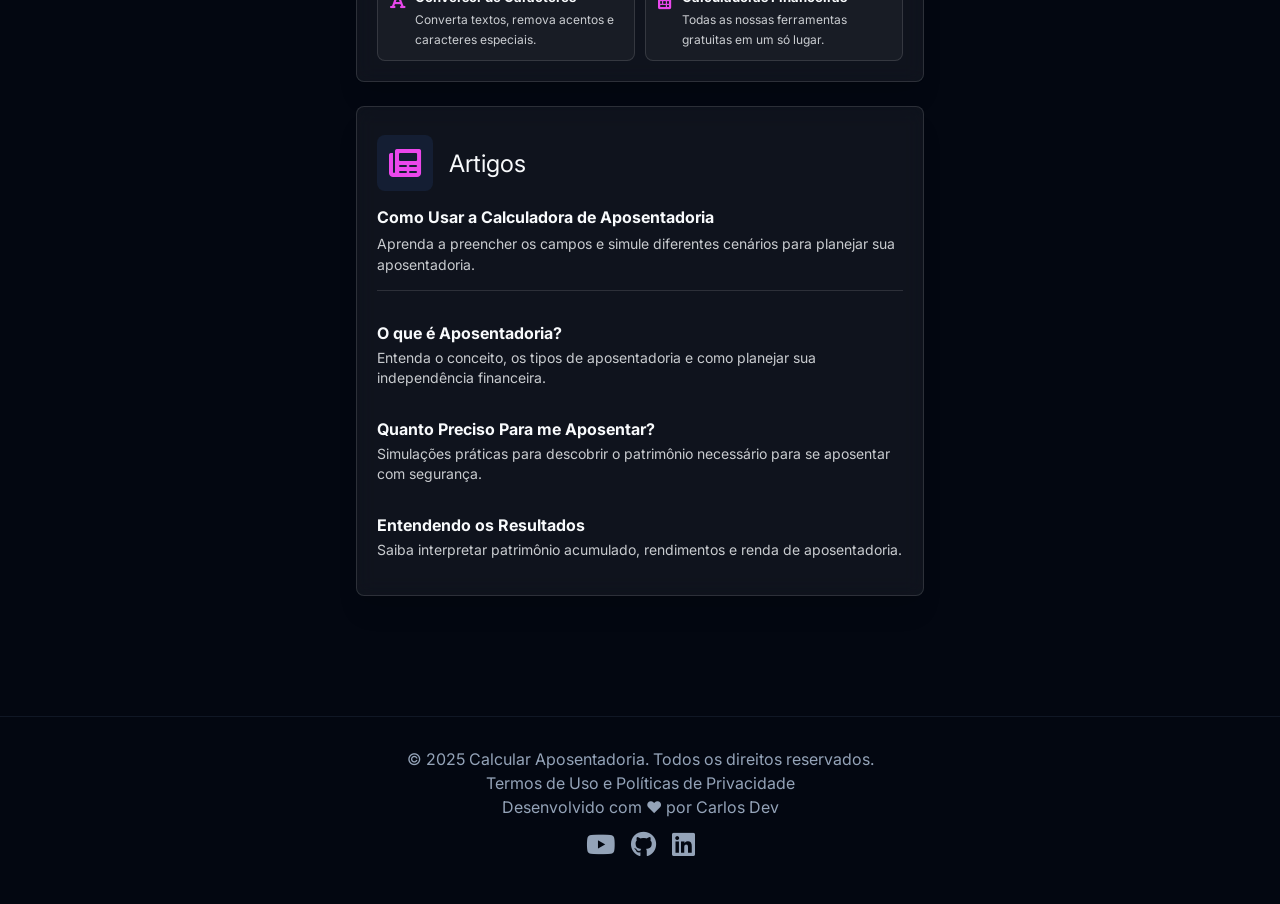
==== commit 8ff7420a: "Adiciona charconverter.com nas ferramentas; bloqueia AdSense dentro dos cards via CSS Co-Authored-By" ====
--- a/index.html
+++ b/index.html
@@ -1,496 +1,328 @@
 <!DOCTYPE html>
-<html lang="pt-br">
-
+<html lang="pt-BR">
 <head>
-    <meta charset="UTF-8">
-    <meta name="viewport" content="width=device-width, initial-scale=1.0">
-
-    <!-- SEO -->
-    <meta property="og:url" content="https://calcularaposentadoria.com/" />
-    <meta property="og:image" content="https://calcularaposentadoria.com/logo.png" />
-    <meta property="og:type" content="website" />
-    <meta property="og:title" content="Calcular Aposentadoria" />
-    <meta property="og:description"
-        content="Calculadora de Aposentadoria. Calcula prazo, taxa, investimento inicial e recorrente, Aposentadoria, valor acumulado e rendimentos do período." />
-    <meta property="og:tags"
-        content="renda, passiva, aposentadoria, calculadora, calculadora de Aposentadoria, investimento, aplicação, financeira, aplicações, renda de aplicações, calcular, calcular Aposentadoria" />
-
-    <meta property="twitter:image" content="https://calcularaposentadoria.com/logo.png" />
-    <meta property="twitter:card" content="summary_large_image" />
-    <meta property="twitter:title" content="Calcular Aposentadoria" />
-    <meta property="twitter:description"
-        content="Calculadora de Aposentadoria. Calcula prazo, taxa, investimento inicial e recorrente, Aposentadoria, valor acumulado e rendimentos do período." />
-    <meta property="twitter:url" content="https://calcularaposentadoria.com/" />
-    <meta property="twitter:type" content="website" />
-    <meta property="twitter:tags"
-        content="renda, passiva, aposentadoria, calculadora, calculadora de Aposentadoria, investimento, aplicação, financeira, aplicações, renda de aplicações, calcular, calcular Aposentadoria" />
-
-    <meta property="url" content="https://calcularaposentadoria.com/" />
-    <meta property="image" content="https://calcularaposentadoria.com/logo.png" />
-    <meta property="type" content="website" />
-    <meta property="title" content="Calcular Aposentadoria" />
-    <meta property="description"
-        content="Calculadora de Aposentadoria. Calcula prazo, taxa, investimento inicial e recorrente, Aposentadoria, valor acumulado e rendimentos do período." />
-    <meta name="description"
-        content="Calculadora de Aposentadoria. Calcula prazo, taxa, investimento inicial e recorrente, Aposentadoria, valor acumulado e rendimentos do período." />
-    <meta property="tags"
-        content="renda, passiva, aposentadoria, calculadora, calculadora de Aposentadoria, investimento, aplicação, financeira, aplicações, renda de aplicações, calcular, calcular Aposentadoria" />
-    <meta property="keywords"
-        content="renda, passiva, aposentadoria, calculadora, calculadora de Aposentadoria, investimento, aplicação, financeira, aplicações, renda de aplicações, calcular, calcular Aposentadoria" />
-    <!--  -->
-
-    <title>Calculadora de Aposentadoria</title>
-    <!-- Bootstrap CSS -->
-    <link href="https://cdn.jsdelivr.net/npm/bootstrap@5.3.1/dist/css/bootstrap.min.css" rel="stylesheet">
-    <!-- FontAwesome -->
-    <link rel="stylesheet" href="https://cdnjs.cloudflare.com/ajax/libs/font-awesome/6.0.0-beta3/css/all.min.css">
-    <!-- Custom CSS -->
-    <link rel="stylesheet" href="style.css">
-
-    <!-- Google tag (gtag.js) -->
-    <script async src="https://www.googletagmanager.com/gtag/js?id=G-EN49D76J88"></script>
-    <script>
-        window.dataLayer = window.dataLayer || [];
-        function gtag(){dataLayer.push(arguments);}
-        gtag('js', new Date());
-        gtag('config', 'G-EN49D76J88');
-    </script>
-
-    <!-- Google AdSense -->
-    <script async src="https://pagead2.googlesyndication.com/pagead/js/adsbygoogle.js?client=ca-pub-5865817649832793"
-        crossorigin="anonymous"></script>
+  <meta charset="UTF-8" />
+  <meta name="viewport" content="width=device-width, initial-scale=1.0" />
+
+  <title>Calculadora de Aposentadoria Grátis | Simulador de Planejamento Financeiro</title>
+  <meta name="description" content="Calculadora de aposentadoria gratuita. Simule quanto investir para se aposentar com a renda desejada. Calcule prazo, taxa, aporte mensal e patrimônio acumulado." />
+  <meta name="author" content="Calculadora de Aposentadoria" />
+  <meta name="keywords" content="calculadora de aposentadoria, simulador de aposentadoria, calcular aposentadoria, planejar aposentadoria, quanto poupar para aposentadoria, independência financeira, simulador financeiro" />
+  <meta name="robots" content="index, follow" />
+
+  <link rel="canonical" href="https://calcularaposentadoria.com" />
+  <link rel="alternate" hreflang="pt-BR" href="https://calcularaposentadoria.com" />
+  <link rel="alternate" hreflang="en" href="https://calcularaposentadoria.com/en/" />
+  <link rel="alternate" hreflang="x-default" href="https://calcularaposentadoria.com" />
+
+  <!-- Open Graph -->
+  <meta property="og:title" content="Calculadora de Aposentadoria Grátis | Simulador Online" />
+  <meta property="og:description" content="Calculadora de aposentadoria gratuita. Simule quanto investir para se aposentar com a renda que você quer." />
+  <meta property="og:type" content="website" />
+  <meta property="og:url" content="https://calcularaposentadoria.com" />
+  <meta property="og:locale" content="pt_BR" />
+  <meta property="og:site_name" content="Calculadora de Aposentadoria" />
+  <meta property="og:image" content="https://calcularaposentadoria.com/og-image.png" />
+  <meta property="og:image:width" content="1200" />
+  <meta property="og:image:height" content="630" />
+
+  <!-- Twitter Card -->
+  <meta name="twitter:card" content="summary_large_image" />
+  <meta name="twitter:title" content="Calculadora de Aposentadoria Grátis | Simulador Online" />
+  <meta name="twitter:description" content="Calculadora de aposentadoria gratuita. Simule quanto investir para se aposentar com a renda desejada." />
+  <meta name="twitter:image" content="https://calcularaposentadoria.com/og-image.png" />
+
+  <!-- Favicon -->
+  <link rel="icon" href="/favicon.ico" sizes="any" />
+  <link rel="shortcut icon" href="/favicon.ico" />
+  <meta name="theme-color" content="#7d38f0" />
+
+  <!-- Preconnect -->
+  <link rel="preconnect" href="https://fonts.googleapis.com" />
+  <link rel="preconnect" href="https://fonts.gstatic.com" crossorigin />
+  <link rel="preconnect" href="https://pagead2.googlesyndication.com" />
+
+  <!-- JSON-LD: WebApplication -->
+  <script type="application/ld+json">
+  {
+    "@context": "https://schema.org",
+    "@type": "WebApplication",
+    "name": "Calculadora de Aposentadoria",
+    "url": "https://calcularaposentadoria.com",
+    "description": "Calculadora de aposentadoria gratuita. Simule quanto investir para se aposentar com a renda desejada.",
+    "applicationCategory": "FinanceApplication",
+    "operatingSystem": "All",
+    "inLanguage": "pt-BR",
+    "offers": { "@type": "Offer", "price": "0", "priceCurrency": "BRL" }
+  }
+  </script>
+
+  <!-- JSON-LD: Organization -->
+  <script type="application/ld+json">
+  {
+    "@context": "https://schema.org",
+    "@type": "Organization",
+    "name": "Calculadora de Aposentadoria",
+    "url": "https://calcularaposentadoria.com",
+    "logo": "https://calcularaposentadoria.com/favicon.ico"
+  }
+  </script>
+
+  <!-- Google tag (gtag.js) -->
+  <script async src="https://www.googletagmanager.com/gtag/js?id=G-EN49D76J88"></script>
+  <script>
+    window.dataLayer = window.dataLayer || [];
+    function gtag(){dataLayer.push(arguments);}
+    gtag('js', new Date());
+    gtag('config', 'G-EN49D76J88');
+  </script>
+
+  <!-- Google AdSense -->
+  <script async src="https://pagead2.googlesyndication.com/pagead/js/adsbygoogle.js?client=ca-pub-5865817649832793" crossorigin="anonymous"></script>
+
+  <!-- FontAwesome -->
+  <link rel="stylesheet" href="https://cdnjs.cloudflare.com/ajax/libs/font-awesome/6.0.0-beta3/css/all.min.css" />
+
+  <!-- CSS -->
+  <link rel="stylesheet" href="/css/style.css" />
 </head>
-
 <body>
 
-    <button id="backToTop" class="btn btn-primary p-3">
-        <i class="fa-solid fa-circle-arrow-up fa-2xl"></i>
-    </button>
-
-    <div class="wrapper">
-        <main class="content">
-            <div class="container">
-                <h5 class="text-center"><span><a target="_blank" href="https://calcularrendapassiva.com.br/loja/">
-                            Quer multiplicar sua renda passiva? Aprenda aqui
-                            <br>
-                            Conheça a <strong>Loja
-                                Renda Passiva</strong> <br> Cursos &
-                            Livros</a></span>
-                </h5>
-                <section class="title-section text-center">
-                    <h1 class="title">Calcular Aposentadoria</h1>
-                    <div class="version-area">
-                        <a href="#atualizacoes" class="text-decoration-none"><span class="version">v1.0.1 - 15/02/2024
-                                - Ver atualizações</span></a>
-                    </div>
-                    <div class="logo"></div>
-                    <p class="fw-bold">Calcule sua aposentadoria ou outro dado que falta para alcançar sua meta.
-                        <br>
-                        Deixe o campo que
-                        deseja
-                        calcular em branco.
-                    </p>
-                    <div class="d-flex justify-content-center">
-
-                        <a href="mailto:suporte@calcularrendapassiva.com.br?subject=Críticas%20e%20Sugestões"
-                            class="btn btn-primary btn-sm mb-3"><i class="fas fa-envelope"></i> Críticas
-                            e Sugestões</a>
-
-                        <!-- <a href="premium.html" class="btn btn-warning btn-sm mb-3 border border-dark"><i
-                                class="fa-regular fa-star"></i>
-                            Tirar
-                            Anúncios</a> -->
-                    </div>
-                </section>
-
-
-
-                <section class="flip-card">
-                    <div class="section-divider">
-                        <span class="section-title">Calculadora de Aposentadoria</span>
-                    </div>
-                    <div class="flip-card-inner">
-                        <!-- Formulário (frente) -->
-                        <div class="flip-card-front">
-                            <form id="rendaForm">
-
-                                <a href="#comoutilizar"> Como utilizar a calculadora de
-                                    aposentadoria <i class="fa-regular fa-circle-question"></i></a>
-                                <div class="row mt-3">
-                                    <div class="col-sm-6">
-                                        <div class="form-floating mb-3">
-                                            <input type="search" inputmode="numeric" class="form-control"
-                                                id="idade_atual" placeholder="Idade Atual (anos)" maxlength="2">
-                                            <label for="idade_atual">Idade Atual (anos)</label>
-                                        </div>
-                                    </div>
-                                    <div class="col-sm-6">
-                                        <div class="form-floating mb-3">
-                                            <input type="search" inputmode="numeric" class="form-control"
-                                                id="idade_aposentadoria" placeholder="Idade Aposentadoria (anos)"
-                                                maxlength="2">
-                                            <label for="idade_aposentadoria">Idade Aposentadoria (anos)</label>
-                                        </div>
-                                    </div>
-                                </div>
-
-                                <div class="row">
-                                    <div class="col-sm-6">
-                                        <div class="form-floating mb-3">
-                                            <input type="search" inputmode="numeric" class="form-control percent"
-                                                id="txPeriodoAnual" placeholder="Taxa anual (%)" maxlength="5"
-                                                value="10,00">
-                                            <label for="txPeriodoAnual">Taxa anual (%)</label>
-                                        </div>
-                                    </div>
-                                </div>
-
-                                <div class="row">
-                                    <div class="col-sm-6">
-                                        <div class="form-floating mb-3">
-                                            <input type="search" inputmode="numeric" class="form-control value"
-                                                id="valorInicial" placeholder="Valor Inicial">
-                                            <label for="valorInicial">Valor inicial</label>
-                                        </div>
-                                    </div>
-                                    <div class="col-sm-6">
-                                        <div class="form-floating mb-3">
-                                            <input type="search" inputmode="numeric" class="form-control value"
-                                                id="valorRecorrente" placeholder="Valor Recorrente Mensal">
-                                            <label for="valorRecorrente">Valor recorrente mensal</label>
-                                        </div>
-                                    </div>
-                                </div>
-
-                                <div class="form-floating mb-3">
-                                    <input type="search" inputmode="numeric" class="form-control value"
-                                        id="aposentadoria" placeholder="Aposentadoria">
-                                    <label for="aposentadoria">Aposentadoria</label>
-                                </div>
-
-                                <div class="d-flex justify-content-between">
-                                    <button type="button" class="btn btn-sm btn-success" id="calcularBtn">
-                                        <i class="fas fa-calculator"></i> Calcular
-                                    </button>
-                                    <button type="reset" class="btn btn-sm btn-danger" id="btn-reset">
-                                        <i class="fas fa-trash-alt"></i> Limpar
-                                    </button>
-                                    <button id="shareButton" class="btn btn-sm btn-warning">
-                                        <i class="fas fa-share-alt"></i> Compartilhar
-                                    </button>
-                                </div>
-                            </form>
-                        </div>
-
-                        <!-- Resultados (carregando...) -->
-                        <div class="flip-card-back h-100 d-flex justify-content-center align-items-center">
-                            <div class="result-section">
-                                <div class="d-flex flex-column justify-content-center align-items-center">
-                                    <div class="spinner-border text-primary" role="status">
-                                        <span class="sr-only">Loading...</span>
-                                    </div>
-                                    <p>Aguarde, calculando...</p>
-                                </div>
-                            </div>
-                        </div>
-                    </div>
-                </section>
-
-                <!-- Botões extras -->
-                <section class="botoes-extras">
-                    <div class="row gap-3">
-
-                        <div class="section-divider">
-                            <span class="section-title">Ajude a manter a calculadora gratuita</span>
-                        </div>
-
-                        <div class="col-sm">
-                            <a href="https://link.mercadopago.com.br/carlosdev" target="_blank"
-                                class="btn btn-lg btn-cafe d-block border border-dark border-3">
-                                <div class="row align-items-center">
-                                    <div class="col-2"><i class="fa-solid fa-hand-holding-dollar fa-lg"></i>
-                                    </div>
-                                    <div class="col-10 text-start">Gorjeta</div>
-                                </div>
-                            </a>
-                        </div>
-                    </div>
-                </section>
-
-                <div class="section-divider">
-                    <span class="section-title">Conheça também</span>
-                </div>
-
-                <div class="d-flex flex-column flex-sm-row justify-content-center">
-                    <div>
-                        <ul>
-                            <a href="https://calcularrendapassiva.com.br/loja/" target="_blank"
-                                class="text-decoration-none text-secondary-emphasis">
-                                <li class="position-relative border border-1 border-emphasis p-2 rounded">
-                                    <strong class="position-relative">Loja Renda Passiva</strong>
-                                    <br>
-                                    Ferramentas para alcançar sua Renda Passiva
-                                    <br>
-                                    <small>Cursos & Livros</small>
-                                    <span
-                                        class="position-absolute top-0 start-100 translate-middle badge rounded-pill bg-warning text-dark">
-                                        Novo
-                                        <span class="visually-hidden">unread messages</span>
-                                    </span>
-                                </li>
-                            </a>
-                            <a href="https://calcularemprestimo.com" target="_blank"
-                                class="text-decoration-none text-secondary-emphasis">
-                                <li class="position-relative border border-1 border-emphasis p-2 rounded mt-3">
-                                    <strong class="position-relative">Calculadora de Empréstimo</strong>
-                                    <br>
-                                    <small>Calcule o empréstimo, a parcela, o prazo ou a taxa, na tabela PRICE ou
-                                        SAC..</small>
-                                    <span
-                                        class="position-absolute top-0 start-100 translate-middle badge rounded-pill bg-danger">
-                                        Grátis
-                                        <span class="visually-hidden">unread messages</span>
-                                    </span>
-                                </li>
-                            </a>
-                            <a href="https://calcularrendapassiva.com" target="_blank"
-                                class="text-decoration-none text-secondary-emphasis">
-                                <li class="position-relative border border-1 border-emphasis p-2 rounded mt-3">
-                                    <strong class="position-relative">Calculadora de Renda Passiva</strong>
-                                    <br>
-                                    <small>Estime quanto tempo falta para atingir sua renda passiva ideal e, ao mesmo
-                                        tempo, simular diferentes cenários de investimento.</small>
-                                    <span
-                                        class="position-absolute top-0 start-100 translate-middle badge rounded-pill bg-danger">
-                                        Grátis
-                                        <span class="visually-hidden">unread messages</span>
-                                    </span>
-                                </li>
-                            </a>
-                        </ul>
-                    </div>
-                </div>
-
-                <div class="section-divider" id="atualizacoes">
-                    <span class="section-title">Atualizações dessa versão</span>
-                </div>
-
-                <div class="d-flex flex-column flex-sm-row justify-content-center">
-                    <div style="font-family:'Segoe UI', Tahoma, Geneva, Verdana, sans-serif;">
-                        <ul>
-                            <li>Incluído a seção Atualizações dessa versão</li>
-                            <li>Incluído link no número da versão para esta seção</li>
-                            <li>Incluído link para Loja Renda Passiva - Cursos & Livros</li>
-                            <li>Alterado nome do botão Pague um Cafezinho (café tá caro demais)</li>
-                            <li>Incluido na seção Conheça também a Loja Renda Passiva</li>
-                            <li>Outras atualizações de segurança</li>
-                        </ul>
-                    </div>
-                </div>
-            </div>
-
-            <section class="container">
-
-                <div class="section-divider">
-                    <span class="section-title">Bom saber</span>
-                </div>
-
-                <div class="information-text" id="comoutilizar">
-                    <h4>Como Utilizar a Calculadora de Aposentadoria</h4>
-                    <p>A <strong>Calculadora de Aposentadoria</strong> foi desenvolvida para ajudar você a planejar seu
-                        futuro financeiro,
-                        estimando o valor necessário para alcançar sua aposentadoria ideal ou o tempo necessário para
-                        atingir suas metas.
-                        A ferramenta é intuitiva e permite que você simule diferentes cenários com base em suas
-                        condições financeiras
-                        atuais e suas metas.</p>
-                    <p>Você pode realizar cálculos com base em <strong>seis parâmetros principais</strong>, que
-                        correspondem aos campos no formulário:</p>
-
-                    <ul>
-                        <li><strong>Idade Atual (anos)</strong>: Informe sua idade atual. Este dado é essencial para
-                            calcular quanto tempo falta
-                            até a idade desejada para aposentadoria.</li>
-                        <li><strong>Idade Aposentadoria (anos)</strong>: Preencha com a idade em que você deseja se
-                            aposentar. Caso não saiba
-                            qual idade seria ideal para sua aposentadoria, deixe este campo em branco para que a
-                            calculadora estime
-                            esse valor com base nos demais dados.</li>
-                        <li><strong>Taxa Anual (%)</strong>: Insira a taxa de rendimento anual que você espera obter com
-                            seus investimentos.
-                            Esse campo ajuda a calcular o crescimento do seu montante ao longo do tempo. Se não souber a
-                            taxa necessária,
-                            deixe o campo em branco e preencha os demais dados para que ela seja calculada.</li>
-                        <li><strong>Valor Inicial</strong>: Informe o valor inicial que você tem disponível para começar
-                            a investir. Caso
-                            deseje descobrir qual seria o valor inicial necessário para alcançar sua meta, deixe este
-                            campo em branco.</li>
-                        <li><strong>Valor Recorrente Mensal</strong>: Refere-se ao valor que você planeja investir
-                            mensalmente. Caso
-                            não saiba quanto precisará investir a cada mês para atingir sua meta de aposentadoria, deixe
-                            este campo em
-                            branco para que a calculadora o estime.</li>
-                        <li><strong>Aposentadoria</strong>: Informe o valor mensal que deseja receber como aposentadoria
-                            no futuro. Se você
-                            quiser saber quanto conseguirá acumular com base nos dados fornecidos, deixe este campo em
-                            branco.</li>
-                    </ul>
-
-                    <p>A calculadora é extremamente flexível: você pode deixar em branco o campo que deseja calcular.
-                        Por exemplo, se
-                        quiser saber qual será o valor acumulado ao longo dos anos com os investimentos inseridos, basta
-                        preencher
-                        os campos de idade, taxa anual, valor inicial e valor recorrente. Já se o objetivo é descobrir
-                        quanto precisa
-                        investir mensalmente para alcançar um determinado valor de aposentadoria, informe os outros
-                        dados e deixe
-                        o campo "Valor Recorrente Mensal" em branco.</p>
-
-                    <div class="container my-5">
-                        <h2 class="mb-4">O que é Aposentadoria?</h2>
-                        <p class="lead">
-                            A <strong>Aposentadoria</strong> é o momento da vida em que você alcança independência
-                            financeira, podendo viver confortavelmente sem a necessidade de um trabalho ativo.
-                            Essa independência é possível graças a uma combinação de rendimentos, que pode incluir
-                            aposentadoria pública, investimentos financeiros, imóveis alugados, entre outros.
-                        </p>
-                        <p>
-                            Muito além de ser apenas um benefício, a aposentadoria representa uma fase de transição para
-                            aproveitar os frutos de anos de esforço.
-                            Planejar essa etapa é essencial para garantir tranquilidade e estabilidade no futuro.
-                        </p>
-
-                        <h3 class="mt-5">Como Funciona a Aposentadoria?</h3>
-                        <p>
-                            A aposentadoria funciona como um sistema de segurança financeira para quando você decide
-                            parar de trabalhar ou reduzir a intensidade do trabalho.
-                            Ela pode ser alcançada de diferentes maneiras, dependendo de fatores como seu histórico de
-                            contribuição, hábitos de investimento e escolhas financeiras.
-                        </p>
-                        <p>
-                            Existem sistemas de aposentadoria pública, baseados em contribuições obrigatórias, como o
-                            INSS no Brasil, além de alternativas privadas, como planos de previdência e investimentos.
-                            Uma abordagem diversificada, que combine diferentes fontes de renda, é geralmente a mais
-                            recomendada para garantir segurança e flexibilidade.
-                        </p>
-
-                        <h3 class="mt-5">Quais são os Tipos de Aposentadoria?</h3>
-                        <p>Conheça os principais tipos de aposentadoria e como eles podem se encaixar no seu
-                            planejamento:</p>
-                        <ul>
-                            <li><strong>Aposentadoria Pública:</strong> É o benefício concedido pelo governo, baseado
-                                nas contribuições realizadas ao longo da vida. No Brasil, isso é feito por meio do INSS
-                                ou de regimes próprios para servidores públicos.</li>
-                            <li><strong>Previdência Privada:</strong> Complemento ao sistema público, oferecido por
-                                instituições financeiras. Planos como PGBL e VGBL permitem acumular um patrimônio extra
-                                para a aposentadoria.</li>
-                            <li><strong>Renda Passiva:</strong> Inclui fontes como aluguel de imóveis, dividendos de
-                                ações, juros de renda fixa ou royalties. Essa abordagem é ideal para quem busca
-                                independência financeira sem depender apenas de um sistema público ou privado.</li>
-                            <li><strong>Negócios e Empreendimentos:</strong> Muitas pessoas continuam gerando renda por
-                                meio de negócios próprios, especialmente aqueles que exigem menos envolvimento direto,
-                                como franquias ou negócios automatizados.</li>
-                        </ul>
-
-                        <h3 class="mt-5">A Importância do Planejamento para a Aposentadoria</h3>
-                        <p>
-                            Planejar a aposentadoria é fundamental para garantir que você tenha os recursos necessários
-                            para viver com tranquilidade. Um planejamento bem estruturado ajuda a prevenir
-                            imprevistos e a alcançar suas metas financeiras. Veja alguns motivos pelos quais o
-                            planejamento é essencial:
-                        </p>
-                        <ul>
-                            <li><strong>Segurança Financeira:</strong> Evita depender exclusivamente de terceiros ou de
-                                um único tipo de renda.</li>
-                            <li><strong>Controle sobre seu futuro:</strong> Permite escolher quando e como você quer se
-                                aposentar.</li>
-                            <li><strong>Qualidade de vida:</strong> Garante que você mantenha ou até melhore seu padrão
-                                de vida.</li>
-                            <li><strong>Flexibilidade:</strong> Oferece mais opções para lidar com imprevistos ou
-                                realizar sonhos como viagens e novos projetos.</li>
-                        </ul>
-
-                        <h3 class="mt-5">Passos Práticos para Planejar sua Aposentadoria</h3>
-                        <ol>
-                            <li><strong>Defina seus objetivos:</strong> Qual é o padrão de vida que você deseja na
-                                aposentadoria? Quais serão seus custos mensais?</li>
-                            <li><strong>Calcule o quanto você precisa poupar:</strong> Use ferramentas como a nossa
-                                <strong>Calculadora de Aposentadoria</strong> para estimar o valor necessário.
-                            </li>
-                            <li><strong>Invista regularmente:</strong> Escolha aplicações que se adequem ao seu perfil
-                                de risco e prazo de investimento.</li>
-                            <li><strong>Diversifique sua renda:</strong> Combine diferentes fontes de renda para reduzir
-                                riscos.</li>
-                            <li><strong>Atualize seu planejamento:</strong> Reavalie seus planos periodicamente para se
-                                adaptar a mudanças na economia ou na sua vida pessoal.</li>
-                        </ol>
-
-                        <h3 class="mt-5">Dicas para uma Aposentadoria Tranquila</h3>
-                        <p>Adotar boas práticas ao longo da vida é crucial para alcançar uma aposentadoria tranquila e
-                            bem-sucedida:</p>
-                        <ul>
-                            <li><strong>Comece o quanto antes:</strong> Quanto mais cedo você começa, mais tempo terá
-                                para aproveitar os juros compostos.</li>
-                            <li><strong>Controle seus gastos:</strong> Evite dívidas desnecessárias e aprenda a gastar
-                                de forma consciente.</li>
-                            <li><strong>Eduque-se financeiramente:</strong> Entenda os princípios básicos de
-                                investimentos e como eles podem ajudar você a alcançar suas metas.</li>
-                            <li><strong>Proteja seu patrimônio:</strong> Contrate seguros e planeje sucessões para
-                                garantir a segurança da sua família.</li>
-                            <li><strong>Conte com apoio profissional:</strong> Um planejador financeiro pode ajudar você
-                                a montar um plano personalizado e a evitar armadilhas comuns.</li>
-                        </ul>
-
-                        <h3 class="mt-5">Ferramentas para Apoiar o Planejamento</h3>
-                        <p>
-                            A <strong>Calculadora de Aposentadoria</strong> é uma ferramenta poderosa que permite
-                            simular cenários personalizados para planejar sua independência financeira.
-                            Você pode ajustar variáveis como idade, contribuições mensais e taxa de rendimento para
-                            explorar diferentes estratégias e alcançar seus objetivos.
-                        </p>
-
-                        <p class="alert alert-warning mt-5">
-                            <strong>IMPORTANTE:</strong> Lembre-se de que os cálculos são apenas estimativas baseadas
-                            nas informações fornecidas. Fatores externos, como mudanças econômicas, podem impactar seus
-                            resultados.
-                            Use essa ferramenta como um guia e consulte profissionais especializados para decisões mais
-                            complexas.
-                        </p>
-                    </div>
-                </div>
-            </section>
-        </main>
-
-        <!-- Footer -->
-        <footer>
-            <p>&copy; 2024 Todos os direitos reservados.<br>Conheça nossos projetos nas nossas redes sociais:</p>
-            <div class="social-icons d-flex gap-3 justify-content-center mb-3">
-                <a target="_blank" href="https://www.youtube.com/@carlosjornadadev"><i class="fab fa-youtube"
-                        style="font-size: 26px;"></i></a>
-                <a target="_blank" href="https://github.com/cwrsiqueira"><i class="fab fa-github"
-                        style="font-size: 26px;"></i></a>
-                <a target="_blank" href="https://www.linkedin.com/in/carloswagner1975/"><i class="fab fa-linkedin"
-                        style="font-size: 26px;"></i></a>
-            </div>
-            <a style="color: white;" href="termos-de-uso-e-politicas-de-privacidade.html">Termos de Uso e Políticas de
-                Privacidade</a>
-        </footer>
-    </div>
-
-    <!-- Bootstrap JS and Popper.js -->
-    <script src="https://cdn.jsdelivr.net/npm/bootstrap@5.3.1/dist/js/bootstrap.bundle.min.js"></script>
-    <script src="https://cdnjs.cloudflare.com/ajax/libs/jquery/3.7.1/jquery.min.js"
-        integrity="sha512-v2CJ7UaYy4JwqLDIrZUI/4hqeoQieOmAZNXBeQyjo21dadnwR+8ZaIJVT8EE2iyI61OV8e6M8PP2/4hpQINQ/g=="
-        crossorigin="anonymous" referrerpolicy="no-referrer"></script>
-    <!-- Vercel Script tag -->
-    <script>
-        window.va = window.va || function () { (window.vaq = window.vaq || []).push(arguments); };
-    </script>
-    <script defer src="/_vercel/insights/script.js"></script>
-    <!-- Jquery -->
-    <script src="jquery.mask.min.js"></script>
-    <!-- My script js -->
-    <script src="script.js"></script>
+  <button id="backToTop" aria-label="Voltar ao topo">
+    <i class="fa-solid fa-circle-arrow-up" style="color:#eb47eb;font-size:32px;"></i>
+  </button>
+
+  <div class="wrapper">
+    <main class="content">
+      <div class="calculadora-container">
+        <script src="/js/header-card.js"></script>
+
+        <!-- Calculadora -->
+        <section class="flip-card" aria-label="Calculadora de aposentadoria">
+          <div class="flip-card-inner">
+
+            <!-- Frente: formulário -->
+            <div class="flip-card-front">
+              <div class="result-header" style="margin-bottom:0.5rem;">
+                <div style="display:flex;align-items:center;gap:0.75rem;">
+                  <div class="card-icon"><i class="fa-solid fa-umbrella-beach" style="color:#eb47eb;font-size:32px;" aria-hidden="true"></i></div>
+                  <span class="card-title">Calculadora</span>
+                </div>
+                <div class="result-actions">
+                  <a href="#sec-email" class="btn-nav" title="Novidades por email" aria-label="Novidades por email">
+                    <i class="fa-solid fa-envelope" aria-hidden="true"></i>
+                  </a>
+                  <a href="#sec-apoio" class="btn-nav" title="Apoie o site" aria-label="Apoie o site">
+                    <i class="fa-solid fa-coins" aria-hidden="true"></i>
+                  </a>
+                  <a href="#sec-ferramentas" class="btn-nav" title="Outras ferramentas" aria-label="Outras ferramentas">
+                    <i class="fa-solid fa-screwdriver-wrench" aria-hidden="true"></i>
+                  </a>
+                  <a href="#blog" class="btn-nav" title="Artigos" aria-label="Artigos">
+                    <i class="fa-solid fa-newspaper" aria-hidden="true"></i>
+                  </a>
+                  <a href="/artigos/como-usar-calculadora-aposentadoria.html" class="btn-icon" title="Como usar a Calculadora de aposentadoria" aria-label="Como usar">
+                    <i class="fa-solid fa-circle-question" aria-hidden="true"></i>
+                  </a>
+                </div>
+              </div>
+
+              <form id="rendaForm" novalidate>
+                <p class="input-hint">Deixe em branco o campo que deseja calcular</p>
+
+                <div class="form-row">
+                  <div class="input-float">
+                    <input type="search" inputmode="numeric" id="idade_atual" placeholder=" " maxlength="2" autocomplete="off" />
+                    <label for="idade_atual">Idade atual (anos)</label>
+                  </div>
+                  <div class="input-float">
+                    <input type="search" inputmode="numeric" id="idade_aposentadoria" placeholder=" " maxlength="2" autocomplete="off" />
+                    <label for="idade_aposentadoria">Idade aposentadoria (anos)</label>
+                  </div>
+                </div>
+
+                <div class="input-float">
+                  <input type="search" inputmode="numeric" class="percent" id="txPeriodoAnual" placeholder=" " maxlength="7" autocomplete="off" />
+                  <label for="txPeriodoAnual">Taxa de juros anual (%)</label>
+                </div>
+
+                <div class="form-row">
+                  <div class="input-float">
+                    <input type="search" inputmode="numeric" class="value" id="valorInicial" placeholder=" " autocomplete="off" />
+                    <label for="valorInicial">Valor inicial (R$)</label>
+                  </div>
+                  <div class="input-float">
+                    <input type="search" inputmode="numeric" class="value" id="valorRecorrente" placeholder=" " autocomplete="off" />
+                    <label for="valorRecorrente">Aporte mensal (R$)</label>
+                  </div>
+                </div>
+
+                <div class="input-float">
+                  <input type="search" inputmode="numeric" class="value" id="aposentadoria" placeholder=" " autocomplete="off" />
+                  <label for="aposentadoria">Renda de aposentadoria (R$)</label>
+                </div>
+
+                <div class="calc-actions">
+                  <button type="button" class="btn-primary" id="calcularBtn">
+                    Calcular <i class="fa-solid fa-arrow-right" aria-hidden="true"></i>
+                  </button>
+                  <button type="button" class="btn-clear" id="btn-reset" title="Limpar campos" aria-label="Limpar campos">
+                    <i class="fa-solid fa-eraser" aria-hidden="true"></i>
+                  </button>
+                </div>
+              </form>
+            </div>
+
+            <!-- Verso: carregando -->
+            <div class="flip-card-back flip-loading">
+              <div class="spinner" role="status"></div>
+              <p>Aguarde, calculando...</p>
+            </div>
+          </div>
+        </section>
+
+        <!-- Captura de Email -->
+        <section id="sec-email" class="card email-section" aria-label="Receba novidades">
+          <div class="card-header">
+            <div class="card-icon"><i class="fa-solid fa-envelope" style="color:#eb47eb;font-size:32px;" aria-hidden="true"></i></div>
+            <span class="card-title">Fique por dentro das novidades</span>
+          </div>
+          <p class="email-subtitle">Novidades do site direto no seu email. Sem spam.</p>
+          <form id="emailForm" class="email-form" novalidate>
+            <div class="email-row">
+              <input type="email" id="emailInput" class="email-input" placeholder="seu@email.com" autocomplete="email" required />
+              <button type="submit" id="emailBtn" class="btn-primary email-btn">Quero novidades</button>
+            </div>
+            <p id="emailMsg" class="email-msg" aria-live="polite"></p>
+          </form>
+        </section>
+
+        <!-- Apoie o site -->
+        <section id="sec-apoio" class="card" aria-label="Apoie o site">
+          <div class="card-header">
+            <div class="card-icon"><i class="fa-solid fa-coins" style="color:#eb47eb;font-size:32px;" aria-hidden="true"></i></div>
+            <span class="card-title">Ajude a manter o site</span>
+          </div>
+          <div class="support-grid">
+            <div>
+              <a href="https://donate.stripe.com/8x25kE16O5GEb1Y3Kkcwg04" target="_blank" rel="noopener" class="btn-dark">
+                <i class="fa-solid fa-hand-holding-dollar btn-dark-icon" aria-hidden="true"></i>
+                <span>Doação</span>
+              </a>
+              <p class="support-note">Ajude-nos e contribua com qualquer valor.</p>
+            </div>
+            <div>
+              <a href="https://link.mercadopago.com.br/carlosdev" target="_blank" rel="noopener" class="btn-dark">
+                <i class="fa-solid fa-mug-hot btn-dark-icon" aria-hidden="true"></i>
+                <span>Gorjeta</span>
+              </a>
+              <p class="support-note">Pague uma gorjeta e nos ajude a crescer.</p>
+            </div>
+          </div>
+        </section>
+
+        <!-- Outras ferramentas -->
+        <section id="sec-ferramentas" class="card" aria-label="Outras ferramentas">
+          <div class="card-header">
+            <div class="card-icon"><i class="fa-solid fa-screwdriver-wrench" style="color:#eb47eb;font-size:32px;" aria-hidden="true"></i></div>
+            <span class="card-title">Outras ferramentas</span>
+          </div>
+          <div class="tools-grid">
+            <a href="https://calcularrendapassiva.com" target="_blank" rel="noopener" class="tool-card">
+              <i class="fa-solid fa-chart-line tool-card-icon" aria-hidden="true"></i>
+              <div>
+                <strong>Calculadora de Renda Passiva</strong>
+                <small>Estime quanto tempo falta para atingir sua renda passiva ideal.</small>
+              </div>
+            </a>
+            <a href="https://calcularemprestimo.com" target="_blank" rel="noopener" class="tool-card">
+              <i class="fa-solid fa-money-bill-wave tool-card-icon" aria-hidden="true"></i>
+              <div>
+                <strong>Calculadora de Empréstimo</strong>
+                <small>Calcule parcelas, prazo ou taxa nas tabelas PRICE ou SAC.</small>
+              </div>
+            </a>
+            <a href="https://charconverter.com" target="_blank" rel="noopener" class="tool-card">
+              <i class="fa-solid fa-font tool-card-icon" aria-hidden="true"></i>
+              <div>
+                <strong>Conversor de Caracteres</strong>
+                <small>Converta textos, remova acentos e caracteres especiais.</small>
+              </div>
+            </a>
+            <a href="https://calculadorasfinanceiras.com.br" target="_blank" rel="noopener" class="tool-card">
+              <i class="fa-solid fa-calculator tool-card-icon" aria-hidden="true"></i>
+              <div>
+                <strong>Calculadoras Financeiras</strong>
+                <small>Todas as nossas ferramentas gratuitas em um só lugar.</small>
+              </div>
+            </a>
+          </div>
+        </section>
+
+        <!-- Artigos -->
+        <section class="card" id="blog" aria-label="Artigos">
+          <div class="card-header">
+            <div class="card-icon"><i class="fa-solid fa-newspaper" style="color:#eb47eb;font-size:32px;" aria-hidden="true"></i></div>
+            <span class="card-title">Artigos</span>
+          </div>
+
+          <article>
+            <a href="/artigos/como-usar-calculadora-aposentadoria.html" class="article-featured">
+              <strong>Como Usar a Calculadora de Aposentadoria</strong>
+              <small>Aprenda a preencher os campos e simule diferentes cenários para planejar sua aposentadoria.</small>
+            </a>
+          </article>
+
+          <article>
+            <a href="/artigos/o-que-e-aposentadoria.html" class="article-card">
+              <div class="article-body">
+                <strong>O que é Aposentadoria?</strong>
+                <small>Entenda o conceito, os tipos de aposentadoria e como planejar sua independência financeira.</small>
+              </div>
+            </a>
+          </article>
+
+          <article>
+            <a href="/artigos/quanto-preciso-para-me-aposentar.html" class="article-card">
+              <div class="article-body">
+                <strong>Quanto Preciso Para me Aposentar?</strong>
+                <small>Simulações práticas para descobrir o patrimônio necessário para se aposentar com segurança.</small>
+              </div>
+            </a>
+          </article>
+
+          <article>
+            <a href="/artigos/entendendo-os-resultados.html" class="article-card">
+              <div class="article-body">
+                <strong>Entendendo os Resultados</strong>
+                <small>Saiba interpretar patrimônio acumulado, rendimentos e renda de aposentadoria.</small>
+              </div>
+            </a>
+          </article>
+        </section>
+
+      </div>
+    </main>
+
+    <footer>
+      <p>&copy; 2025 Calcular Aposentadoria. Todos os direitos reservados.</p>
+      <a href="/termos-de-uso-e-politicas-de-privacidade.html" target="_blank">Termos de Uso e Políticas de Privacidade</a>
+      <p style="margin-top:0.25rem;">Desenvolvido com ❤️ por <a href="https://carlosdev.com.br" target="_blank" rel="noopener">Carlos Dev</a></p>
+      <div class="social-icons">
+        <a href="https://www.youtube.com/@carlosjornadadev" target="_blank" rel="noopener" aria-label="YouTube"><i class="fab fa-youtube" aria-hidden="true"></i></a>
+        <a href="https://github.com/cwrsiqueira" target="_blank" rel="noopener" aria-label="GitHub"><i class="fab fa-github" aria-hidden="true"></i></a>
+        <a href="https://www.linkedin.com/in/carloswagner1975/" target="_blank" rel="noopener" aria-label="LinkedIn"><i class="fab fa-linkedin" aria-hidden="true"></i></a>
+      </div>
+    </footer>
+  </div>
+
+  <!-- Vercel Insights -->
+  <script>window.va = window.va || function () { (window.vaq = window.vaq || []).push(arguments); };</script>
+  <script defer src="/_vercel/insights/script.js"></script>
+
+  <!-- Calculadora -->
+  <script defer src="/js/calculadora.js"></script>
+  <!-- Email -->
+  <script defer src="/js/email.js"></script>
 </body>
-
-</html>+</html>
--- a/css/style.css
+++ b/css/style.css
@@ -0,0 +1,821 @@
+@import url("https://fonts.googleapis.com/css2?family=Inter:ital,opsz,wght@0,14..32,100..900;1,14..32,100..900&display=swap");
+
+/* ===== VARIABLES ===== */
+:root {
+  --bg: #030711;
+  --surface: rgba(255, 255, 255, 0.05);
+  --border: rgba(255, 255, 255, 0.125);
+  --text: #f8fafc;
+  --text-muted: rgba(248, 250, 252, 0.8);
+  --primary: #7d38f0;
+  --accent: #e847eb;
+  --footer-text: #94a3b8;
+  --font: 'Inter', sans-serif;
+  --radius: 0.5rem;
+  --container: 600px;
+  --transition: all 0.3s ease-in-out;
+}
+
+/* ===== RESET ===== */
+*, *::before, *::after { box-sizing: border-box; margin: 0; padding: 0; }
+html { font-size: 16px; scroll-behavior: smooth; }
+body {
+  background-color: var(--bg);
+  color: var(--text);
+  font-family: var(--font);
+  display: flex;
+  flex-direction: column;
+  min-height: 100vh;
+}
+img { max-width: 100%; height: auto; display: block; }
+ul { list-style: none; }
+a { color: inherit; text-decoration: none; }
+button { cursor: pointer; font-family: var(--font); }
+input { font-family: var(--font); }
+
+/* ===== LAYOUT ===== */
+.wrapper { display: flex; flex-direction: column; min-height: 100vh; }
+.content { flex: 1; }
+
+.calculadora-container {
+  max-width: var(--container);
+  margin-inline: auto;
+  padding-inline: 1rem;
+  margin-top: 1.5rem;
+  padding-bottom: 2rem;
+}
+
+/* ===== HEADER ===== */
+.site-header {
+  background: linear-gradient(to left, var(--accent), var(--primary));
+  color: var(--text);
+  padding: 48px 1rem;
+  text-align: center;
+  box-shadow: 0 10px 15px -3px rgba(0, 0, 0, 0.1), 0 4px 6px -4px rgba(0, 0, 0, 0.1);
+  position: relative;
+}
+.lang-switch {
+  display: flex;
+  align-items: center;
+  gap: 0.3rem;
+  font-size: 0.72rem;
+  font-weight: 700;
+  letter-spacing: 0.04em;
+  flex-shrink: 0;
+}
+.lang-switch i { color: rgba(255,255,255,0.65); font-size: 0.7rem; }
+.lang-active { color: #fff; }
+.lang-sep { color: rgba(255,255,255,0.35); font-weight: 400; }
+.lang-link { color: rgba(255,255,255,0.6); text-decoration: none; transition: color 0.15s; }
+.lang-link:hover { color: #fff; }
+.header-icon { font-size: 64px; margin-bottom: 16px; color: var(--text); }
+.site-title {
+  font-weight: 800;
+  font-size: clamp(1.5rem, 4vw, 3rem);
+  line-height: 1;
+  color: var(--text);
+}
+.site-subtitle {
+  font-weight: 400;
+  font-size: clamp(0.75rem, 2vw, 1.25rem);
+  margin-top: 0.5rem;
+  color: var(--text-muted);
+}
+
+/* ===== HEADER CARD ===== */
+.site-header { display: none; }
+.header-card {
+  flex-direction: row;
+  align-items: center;
+  justify-content: space-between;
+  gap: 1.5rem;
+  padding: 1rem 1.25rem;
+  margin-bottom: 1rem;
+  background: linear-gradient(to left, var(--accent), var(--primary));
+  border-color: transparent;
+}
+.header-card:hover { border-color: transparent; }
+.header-card-brand {
+  display: flex;
+  align-items: center;
+  gap: 0.85rem;
+  min-width: 0;
+}
+.header-card-icon {
+  color: rgba(255,255,255,0.9);
+  font-size: 1.75rem;
+  flex-shrink: 0;
+}
+.header-card-title {
+  display: block;
+  font-weight: 800;
+  font-size: clamp(1.1rem, 3vw, 1.5rem);
+  color: #fff;
+  line-height: 1.2;
+}
+.header-card-subtitle {
+  display: block;
+  font-size: clamp(0.78rem, 1.5vw, 0.92rem);
+  color: rgba(255,255,255,0.8);
+  margin-top: 0.25rem;
+}
+
+/* ===== CARDS ===== */
+.card {
+  border-radius: var(--radius);
+  border: 1px solid var(--border);
+  background-color: var(--surface);
+  box-shadow: 0 20px 25px -5px rgba(0, 0, 0, 0.1), 0 8px 10px -6px rgba(0, 0, 0, 0.1);
+  width: 100%;
+  display: flex;
+  flex-direction: column;
+  backdrop-filter: blur(10px);
+  transition: var(--transition);
+  padding: 20px;
+  color: var(--text);
+  margin-bottom: 1.5rem;
+}
+.card:hover {
+  box-shadow: 0 25px 50px -12px rgba(0, 0, 0, 0.25);
+  border-color: #3b82f6;
+}
+.card-header {
+  display: flex;
+  align-items: center;
+  padding-top: 0.5rem;
+  padding-bottom: 0.5rem;
+  margin-bottom: 0.5rem;
+}
+.card-icon {
+  padding: 0.75rem;
+  background-color: rgba(59, 130, 246, 0.1);
+  border-radius: var(--radius);
+  flex-shrink: 0;
+}
+.card-title {
+  color: var(--text);
+  font-size: clamp(1.25rem, 4vw, 1.5rem);
+  margin-left: 1rem;
+}
+
+/* ===== FLIP CARD ===== */
+.flip-card {
+  perspective: 1000px;
+  height: 620px;
+  margin-bottom: 1.5rem;
+}
+.flip-card-inner {
+  position: relative;
+  width: 100%;
+  height: 100%;
+  transition: transform 0.6s;
+  transform-style: preserve-3d;
+}
+.flip-card-front,
+.flip-card-back {
+  position: absolute;
+  width: 100%;
+  height: 100%;
+  backface-visibility: hidden;
+  border-radius: var(--radius);
+  border: 1px solid var(--border);
+  background-color: var(--surface);
+  backdrop-filter: blur(10px);
+  box-shadow: 0 4px 8px rgba(0, 0, 0, 0.2);
+  padding: 20px;
+}
+.flip-card-front { z-index: 2; transform: rotateY(0deg); }
+.flip-card-back { z-index: 1; transform: rotateY(180deg); }
+.flip-card-flipped .flip-card-inner { transform: rotateY(180deg); }
+
+/* Flip loading state */
+.flip-loading {
+  display: flex;
+  flex-direction: column;
+  justify-content: center;
+  align-items: center;
+  height: 100%;
+}
+
+/* ===== SPINNER ===== */
+.spinner {
+  width: 2rem;
+  height: 2rem;
+  border: 3px solid rgba(59, 130, 246, 0.2);
+  border-top-color: #3b82f6;
+  border-radius: 50%;
+  animation: spin 0.75s linear infinite;
+  margin-bottom: 0.5rem;
+}
+@keyframes spin { to { transform: rotate(360deg); } }
+
+/* ===== FORM ===== */
+.input-hint {
+  font-size: clamp(0.75rem, 2vw, 1rem);
+  color: var(--text-muted);
+  margin-top: 0.5rem;
+  margin-bottom: 0.5rem;
+}
+.form-row {
+  display: flex;
+  gap: 1rem;
+  flex-wrap: wrap;
+}
+.form-row .input-float { flex: 1 1 200px; }
+
+.calc-actions {
+  display: flex;
+  gap: 0.5rem;
+  margin-top: 1rem;
+}
+.calc-actions .btn-primary {
+  flex: 1;
+  width: auto;
+  margin-top: 0;
+}
+.btn-clear {
+  flex: 0 0 44px;
+  height: 44px;
+  display: flex;
+  align-items: center;
+  justify-content: center;
+  background: var(--surface);
+  border: 1px solid var(--border);
+  border-radius: var(--radius);
+  color: var(--text-muted);
+  font-size: 1rem;
+  cursor: pointer;
+  transition: color 0.2s, border-color 0.2s;
+}
+.btn-clear:hover { color: var(--accent); border-color: var(--accent); }
+.btn-clear:focus-visible { outline: 2px solid var(--accent); outline-offset: 2px; }
+
+/* Floating label input */
+.input-float {
+  position: relative;
+  margin-bottom: 1rem;
+}
+.input-float input {
+  width: 100%;
+  padding: 1.5rem 0.75rem 0.5rem;
+  background: rgba(255, 255, 255, 0.05);
+  border: 1px solid var(--border);
+  border-radius: var(--radius);
+  color: var(--text);
+  font-size: 1rem;
+  outline: none;
+  transition: border-color 0.2s, box-shadow 0.2s;
+  -webkit-appearance: none;
+  appearance: none;
+}
+.input-float input:focus {
+  border-color: #3b82f6;
+  box-shadow: 0 0 0 3px rgba(59, 130, 246, 0.15);
+}
+.input-float label {
+  position: absolute;
+  top: 50%;
+  left: 0.75rem;
+  transform: translateY(-50%);
+  font-size: 1rem;
+  color: #94a3b8;
+  pointer-events: none;
+  transition: all 0.15s ease-in-out;
+}
+.input-float input:focus + label,
+.input-float input:not(:placeholder-shown) + label {
+  top: 0.4rem;
+  transform: none;
+  font-size: 0.72rem;
+  color: #6b7280;
+}
+input[type="search"]::-webkit-search-cancel-button,
+input[type="search"]::-webkit-search-decoration { -webkit-appearance: none; }
+
+/* ===== BUTTONS ===== */
+.btn-primary {
+  background: linear-gradient(to left, var(--accent), var(--primary));
+  width: 100%;
+  height: 44px;
+  color: var(--text);
+  font-size: 14px;
+  padding: 0 2rem;
+  border-radius: var(--radius);
+  border: none;
+  transition: opacity 0.2s;
+  box-shadow: 0 4px 6px -1px rgba(0, 0, 0, 0.1), 0 2px 4px -2px rgba(0, 0, 0, 0.1);
+}
+.btn-primary:hover { opacity: 0.9; }
+.btn-primary:focus-visible { outline: 2px solid var(--accent); outline-offset: 2px; }
+
+.btn-dark {
+  display: flex;
+  align-items: center;
+  gap: 0.75rem;
+  width: 100%;
+  padding: 0.75rem 1rem;
+  background-color: #000;
+  color: var(--text-muted);
+  border: 3px solid #222;
+  border-radius: var(--radius);
+  font-size: 1rem;
+}
+.btn-dark:hover { border-color: #444; }
+.btn-dark:focus-visible { outline: 2px solid var(--accent); outline-offset: 2px; }
+.btn-dark-icon { font-size: 1.75rem; flex-shrink: 0; }
+
+/* ===== RESULTS ===== */
+.result-header {
+  display: flex;
+  justify-content: space-between;
+  align-items: center;
+  padding-bottom: 0.5rem;
+}
+.result-actions { display: flex; gap: 0.5rem; }
+.btn-icon {
+  background: none;
+  border: none;
+  color: var(--accent);
+  font-size: 24px;
+  padding: 0.25rem;
+  line-height: 1;
+  cursor: pointer;
+}
+.btn-icon:focus-visible { outline: 2px solid var(--accent); outline-offset: 2px; }
+.btn-nav {
+  background: none;
+  border: none;
+  color: var(--footer-text);
+  font-size: 16px;
+  padding: 0.25rem;
+  line-height: 1;
+  cursor: pointer;
+  text-decoration: none;
+  transition: color 0.15s;
+}
+.btn-nav:hover, .btn-nav:focus-visible { color: var(--accent); outline: none; }
+.result-list { margin-top: 0.5rem; }
+.result-item {
+  display: flex;
+  justify-content: space-between;
+  padding: 0.5rem 0;
+  border-bottom: 1px solid rgba(108, 117, 125, 0.1);
+  font-size: clamp(0.75rem, 2vw, 1rem);
+  color: var(--text-muted);
+}
+.result-item:last-of-type { border-bottom: none; }
+
+/* ===== LIGHTBOX ===== */
+.lightbox-overlay {
+  display: none;
+  position: fixed;
+  inset: 0;
+  background: rgba(0,0,0,0.85);
+  z-index: 1000;
+  align-items: center;
+  justify-content: center;
+  cursor: zoom-out;
+  backdrop-filter: blur(4px);
+}
+.lightbox-overlay.active { display: flex; }
+.lightbox-overlay img {
+  max-width: 92vw;
+  max-height: 92vh;
+  object-fit: contain;
+  border-radius: var(--radius);
+  box-shadow: 0 8px 40px rgba(0,0,0,0.6);
+  cursor: default;
+}
+.share-preview canvas { cursor: zoom-in; }
+
+/* ===== BACK TO TOP ===== */
+#backToTop {
+  position: fixed;
+  bottom: 150px;
+  right: 20px;
+  display: none;
+  z-index: 1000;
+  background-color: #1d193e;
+  padding: 10px;
+  border: 1px solid rgba(30, 41, 59, 0.5);
+  border-radius: 8px;
+}
+#backToTop:focus-visible { outline: 2px solid var(--accent); outline-offset: 2px; }
+
+/* ===== EMAIL CAPTURE ===== */
+.email-section { margin-bottom: 1.5rem; }
+.email-subtitle { color: var(--text-muted); font-size: 0.9rem; margin: 0.5rem 0 1rem; }
+.email-form { width: 100%; }
+.email-row { display: flex; gap: 0.5rem; flex-wrap: wrap; }
+.email-input {
+  flex: 1 1 200px;
+  padding: 0.75rem 1rem;
+  border-radius: var(--radius);
+  border: 1px solid var(--border);
+  background: var(--surface);
+  color: var(--text);
+  font-family: var(--font);
+  font-size: 0.9rem;
+}
+.email-input::placeholder { color: var(--footer-text); }
+.email-input:focus { outline: 2px solid var(--accent); outline-offset: 2px; }
+.email-btn { white-space: nowrap; }
+.email-msg { margin-top: 0.75rem; font-size: 0.875rem; min-height: 1.2em; }
+.email-msg.success { color: #4ade80; }
+.email-msg.error { color: #f87171; }
+
+/* ===== SUPPORT SECTION ===== */
+.support-grid {
+  display: flex;
+  flex-direction: column;
+  gap: 1rem;
+  margin-top: 0.5rem;
+}
+.support-note { color: var(--text-muted); font-size: 0.875rem; margin-top: 0.5rem; padding-left: 1rem; }
+
+/* ===== TOOL GRID ===== */
+.tools-grid {
+  display: grid;
+  grid-template-columns: repeat(2, 1fr);
+  gap: 0.65rem;
+  margin-top: 0.75rem;
+}
+.tool-card {
+  display: flex;
+  align-items: flex-start;
+  gap: 0.65rem;
+  padding: 0.75rem;
+  background: rgba(255,255,255,0.04);
+  border: 1px solid var(--border);
+  border-radius: var(--radius);
+  text-decoration: none;
+  transition: border-color 0.2s;
+}
+.tool-card:hover { border-color: var(--accent); }
+.tool-card-icon { color: var(--accent); font-size: 1.1rem; flex-shrink: 0; margin-top: 0.15rem; }
+.tool-card strong { color: var(--text); font-size: 0.82rem; display: block; margin-bottom: 0.2rem; }
+.tool-card small { color: var(--text-muted); font-size: 0.75rem; line-height: 1.3; }
+
+/* ===== ARTICLE CARDS ===== */
+.article-featured {
+  display: block;
+  text-decoration: none;
+  margin-bottom: 1rem;
+  padding-bottom: 1rem;
+  border-bottom: 1px solid var(--border);
+}
+.article-featured img {
+  width: 100%;
+  height: 160px;
+  object-fit: cover;
+  border-radius: var(--radius);
+  margin-bottom: 0.75rem;
+}
+.article-featured strong {
+  font-size: 1rem;
+  color: var(--text);
+  display: block;
+  margin-bottom: 0.35rem;
+}
+.article-featured small { color: var(--text-muted); font-size: 0.875rem; line-height: 1.4; }
+.article-featured:hover strong { color: var(--accent); }
+
+.article-card {
+  display: flex;
+  gap: 1rem;
+  padding: 1rem 0;
+  border-bottom: 1px solid var(--border);
+  color: var(--text);
+}
+.article-card:last-child { border-bottom: none; }
+.article-img { width: 120px; height: 80px; object-fit: cover; border-radius: var(--radius); flex-shrink: 0; }
+.article-body strong { display: block; margin-bottom: 0.25rem; }
+.article-body small { color: var(--text-muted); font-size: 0.875rem; }
+
+/* ===== FOOTER ===== */
+footer {
+  background-color: var(--bg);
+  text-align: center;
+  border-top: 1px solid rgba(30, 41, 59, 0.5);
+  margin-top: 4rem;
+  padding: 2rem 1rem;
+  font-size: clamp(0.75rem, 2vw, 1rem);
+  color: var(--footer-text);
+}
+footer a { color: var(--footer-text); }
+footer a:hover { color: var(--accent); }
+footer p { margin-bottom: 0.25rem; }
+.social-icons { display: flex; gap: 1rem; justify-content: center; margin: 0.75rem 0; }
+.social-icons a { font-size: 1.625rem; }
+
+/* ===== ACCESSIBILITY ===== */
+.sr-only {
+  position: absolute;
+  width: 1px;
+  height: 1px;
+  padding: 0;
+  margin: -1px;
+  overflow: hidden;
+  clip: rect(0, 0, 0, 0);
+  border: 0;
+}
+
+/* ===== DESTAQUE DO CAMPO CALCULADO ===== */
+.result-item.result-highlight {
+  background: rgba(232, 71, 235, 0.08);
+  border: 1px solid rgba(232, 71, 235, 0.25);
+  border-radius: var(--radius);
+  padding: 0.5rem 0.65rem;
+  margin: 0.25rem -0.65rem;
+  font-weight: 700;
+  color: var(--text);
+}
+.result-item.result-highlight span:last-child {
+  color: var(--accent);
+  font-size: 1.05rem;
+}
+
+/* ===== CARD COMPARTILHÁVEL ===== */
+.share-card-section { margin-bottom: 1.5rem; }
+.share-preview {
+  display: flex;
+  justify-content: center;
+  margin: 1rem 0;
+}
+.share-preview canvas {
+  max-width: 100%;
+  width: 270px;
+  height: 338px;
+  border-radius: var(--radius);
+  box-shadow: 0 4px 24px rgba(125, 56, 240, 0.35);
+}
+.share-buttons {
+  display: flex;
+  gap: 0.75rem;
+  flex-wrap: wrap;
+}
+.btn-share {
+  flex: 1 1 140px;
+  display: flex;
+  align-items: center;
+  justify-content: center;
+  gap: 0.5rem;
+  padding: 0.75rem 1rem;
+  border-radius: var(--radius);
+  border: none;
+  font-size: 0.875rem;
+  font-weight: 600;
+  font-family: var(--font);
+  cursor: pointer;
+  transition: opacity 0.2s;
+}
+.btn-share:hover { opacity: 0.88; }
+.btn-share:focus-visible { outline: 2px solid var(--accent); outline-offset: 2px; }
+.btn-whatsapp { background: #25D366; color: #fff; }
+.btn-download { background: var(--surface); border: 1px solid var(--border); color: var(--text); }
+/* ===== GRÁFICO ===== */
+.chart-card { margin-bottom: 1.5rem; }
+.chart-container {
+  position: relative;
+  height: 220px;
+  margin-top: 0.5rem;
+}
+
+/* ===== AFILIADOS ===== */
+.affiliates-section { margin-bottom: 1.5rem; }
+.affiliates-subtitle {
+  color: var(--text-muted);
+  font-size: 0.9rem;
+  margin-bottom: 1rem;
+}
+.affiliates-grid {
+  display: flex;
+  gap: 0.75rem;
+  flex-wrap: wrap;
+}
+.affiliate-card {
+  flex: 1 1 140px;
+  background: rgba(255, 255, 255, 0.04);
+  border: 1px solid var(--border);
+  border-radius: var(--radius);
+  padding: 1rem 0.75rem;
+  display: flex;
+  flex-direction: column;
+  align-items: center;
+  text-align: center;
+  gap: 0.4rem;
+  position: relative;
+  transition: border-color 0.2s;
+}
+.affiliate-card:hover { border-color: #3b82f6; }
+
+.affiliate-badge {
+  position: absolute;
+  top: 0.5rem;
+  right: 0.5rem;
+  font-size: 0.6rem;
+  background: rgba(125, 56, 240, 0.2);
+  color: #a78bfa;
+  border: 1px solid rgba(125, 56, 240, 0.3);
+  border-radius: 4px;
+  padding: 1px 5px;
+  text-transform: uppercase;
+  letter-spacing: 0.05em;
+}
+.affiliate-logo {
+  width: 52px;
+  height: 52px;
+  border-radius: 50%;
+  display: flex;
+  align-items: center;
+  justify-content: center;
+  font-weight: 800;
+  font-size: 1.1rem;
+  color: #fff;
+  margin-top: 0.5rem;
+}
+.affiliate-logo-irm     { background: #1a7a3c; }
+.affiliate-logo-ebook   { background: #d97706; font-size: 1.3rem; }
+.affiliate-logo-planilha { background: #217346; font-size: 1.3rem; }
+
+.affiliate-name {
+  font-weight: 700;
+  font-size: 0.9rem;
+  color: var(--text);
+}
+.affiliate-benefit {
+  font-size: 0.78rem;
+  color: var(--text-muted);
+  line-height: 1.3;
+  flex: 1;
+}
+.btn-affiliate {
+  display: inline-flex;
+  align-items: center;
+  gap: 0.35rem;
+  margin-top: 0.25rem;
+  padding: 0.5rem 0.75rem;
+  background: linear-gradient(to left, var(--accent), var(--primary));
+  color: #fff;
+  border-radius: var(--radius);
+  font-size: 0.78rem;
+  font-weight: 600;
+  border: none;
+  white-space: nowrap;
+  transition: opacity 0.2s;
+}
+.btn-affiliate:hover { opacity: 0.88; }
+.btn-affiliate:focus-visible { outline: 2px solid var(--accent); outline-offset: 2px; }
+
+.affiliate-disclaimer {
+  margin-top: 0.85rem;
+  font-size: 0.75rem;
+  color: #64748b;
+  display: flex;
+  align-items: center;
+  gap: 0.35rem;
+}
+
+/* ===== ARTICLE PAGES ===== */
+.article-back {
+  display: inline-flex;
+  align-items: center;
+  gap: 0.4rem;
+  color: var(--footer-text);
+  font-size: 0.875rem;
+  text-decoration: none;
+  margin-bottom: 1.25rem;
+  transition: color 0.15s;
+}
+.article-back:hover { color: var(--accent); }
+.article-title {
+  font-size: 1.5rem;
+  font-weight: 800;
+  line-height: 1.25;
+  margin-bottom: 0.5rem;
+  color: var(--text);
+}
+.article-meta {
+  color: var(--footer-text);
+  font-size: 0.82rem;
+  margin-bottom: 1.5rem;
+  padding-bottom: 1rem;
+  border-bottom: 1px solid var(--border);
+}
+.article-content h2 {
+  font-size: 1.15rem;
+  font-weight: 700;
+  margin: 1.75rem 0 0.5rem;
+  color: var(--text);
+}
+.article-content h3 {
+  font-size: 1rem;
+  font-weight: 700;
+  margin: 1.25rem 0 0.4rem;
+  color: var(--text);
+}
+.article-content p {
+  color: var(--text-muted);
+  line-height: 1.7;
+  margin-bottom: 0.75rem;
+}
+.article-content ul, .article-content ol {
+  color: var(--text-muted);
+  padding-left: 1.5rem;
+  margin-bottom: 0.75rem;
+  line-height: 1.7;
+}
+.article-content li { margin-bottom: 0.3rem; }
+.article-content strong { color: var(--text); }
+.article-content code {
+  font-family: monospace;
+  background: rgba(255,255,255,0.07);
+  padding: 0.15rem 0.4rem;
+  border-radius: 4px;
+  font-size: 0.9em;
+  color: var(--text);
+}
+.table-wrapper { overflow-x: auto; margin: 1rem 0; border-radius: var(--radius); }
+.article-content table { width: 100%; border-collapse: collapse; font-size: 0.82rem; }
+.article-content th {
+  background: rgba(125,56,240,0.15);
+  color: var(--text);
+  font-weight: 600;
+  padding: 0.5rem 0.75rem;
+  text-align: left;
+  white-space: nowrap;
+}
+.article-content td {
+  padding: 0.45rem 0.75rem;
+  color: var(--text-muted);
+  border-bottom: 1px solid rgba(255,255,255,0.04);
+}
+.article-content tr:last-child td { border-bottom: none; }
+.article-callout {
+  background: rgba(125,56,240,0.1);
+  border: 1px solid rgba(125,56,240,0.25);
+  border-left: 3px solid var(--primary);
+  border-radius: var(--radius);
+  padding: 0.75rem 1rem;
+  margin: 1.25rem 0;
+  color: var(--text-muted);
+  font-size: 0.9rem;
+  display: flex;
+  align-items: center;
+  justify-content: space-between;
+  flex-wrap: wrap;
+  gap: 0.75rem;
+}
+.article-callout a {
+  background: linear-gradient(to left, var(--accent), var(--primary));
+  color: #fff;
+  padding: 0.4rem 0.9rem;
+  border-radius: var(--radius);
+  font-size: 0.8rem;
+  font-weight: 600;
+  text-decoration: none;
+  white-space: nowrap;
+  transition: opacity 0.2s;
+}
+.article-callout a:hover { opacity: 0.88; }
+.article-cta {
+  margin-top: 2rem;
+  padding-top: 1.5rem;
+  border-top: 1px solid var(--border);
+  text-align: center;
+}
+.article-cta p { color: var(--text-muted); margin-bottom: 1rem; }
+.btn-article {
+  display: inline-flex;
+  align-items: center;
+  gap: 0.5rem;
+  background: linear-gradient(to left, var(--accent), var(--primary));
+  color: #fff;
+  padding: 0.75rem 1.5rem;
+  border-radius: var(--radius);
+  font-weight: 600;
+  font-size: 0.9rem;
+  text-decoration: none;
+  transition: opacity 0.2s;
+}
+.btn-article:hover { opacity: 0.88; }
+
+/* ===== RESPONSIVE ===== */
+@media (min-width: 576px) {
+  .support-grid { flex-direction: row; }
+}
+
+@media (max-width: 575px) {
+  .flip-card { height: 760px; }
+  .form-row { flex-direction: column; gap: 0; }
+  .article-img { width: 90px; height: 60px; }
+}
+
+@media (max-width: 334px) {
+  .flip-card { height: 800px; }
+}
+
+/* ===== ADSENSE — bloqueia ads dentro dos cards e flip card ===== */
+.calculadora-container ins.adsbygoogle,
+.flip-card ins.adsbygoogle,
+.card ins.adsbygoogle { display: none !important; }
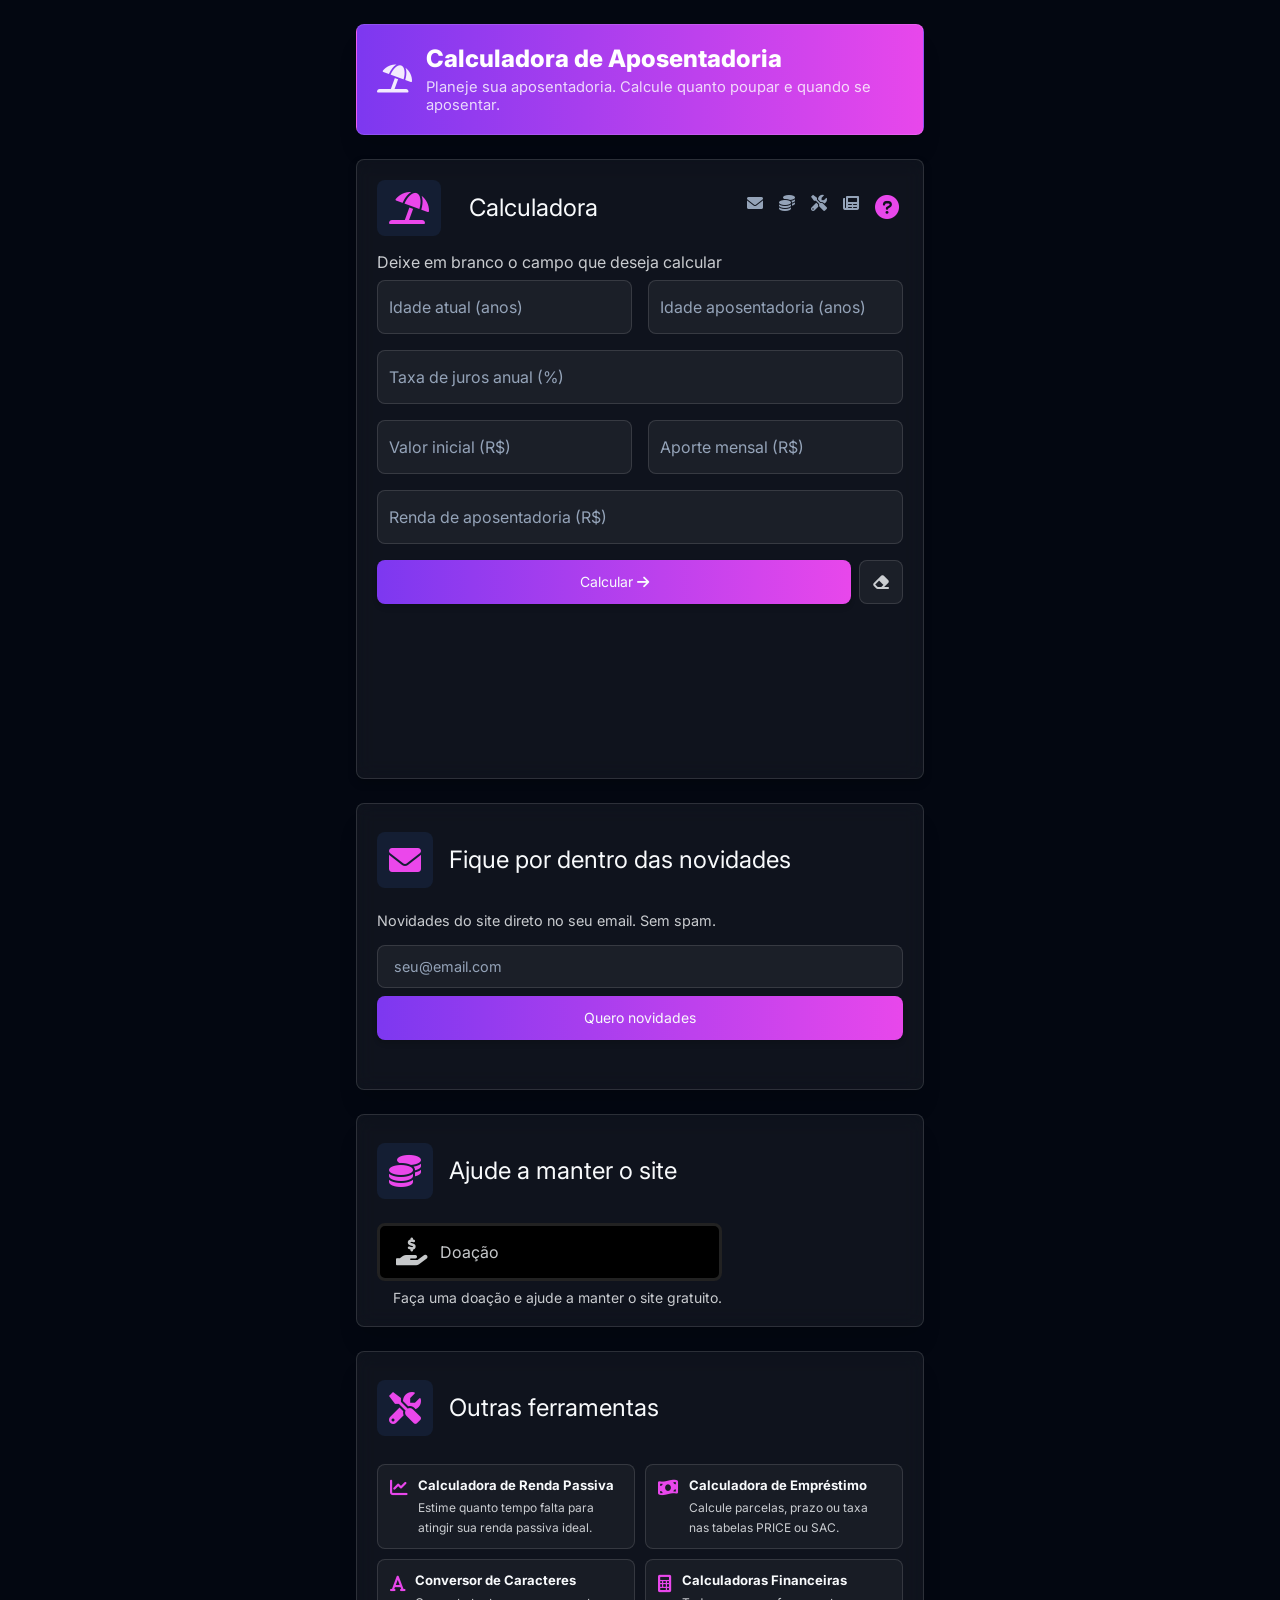
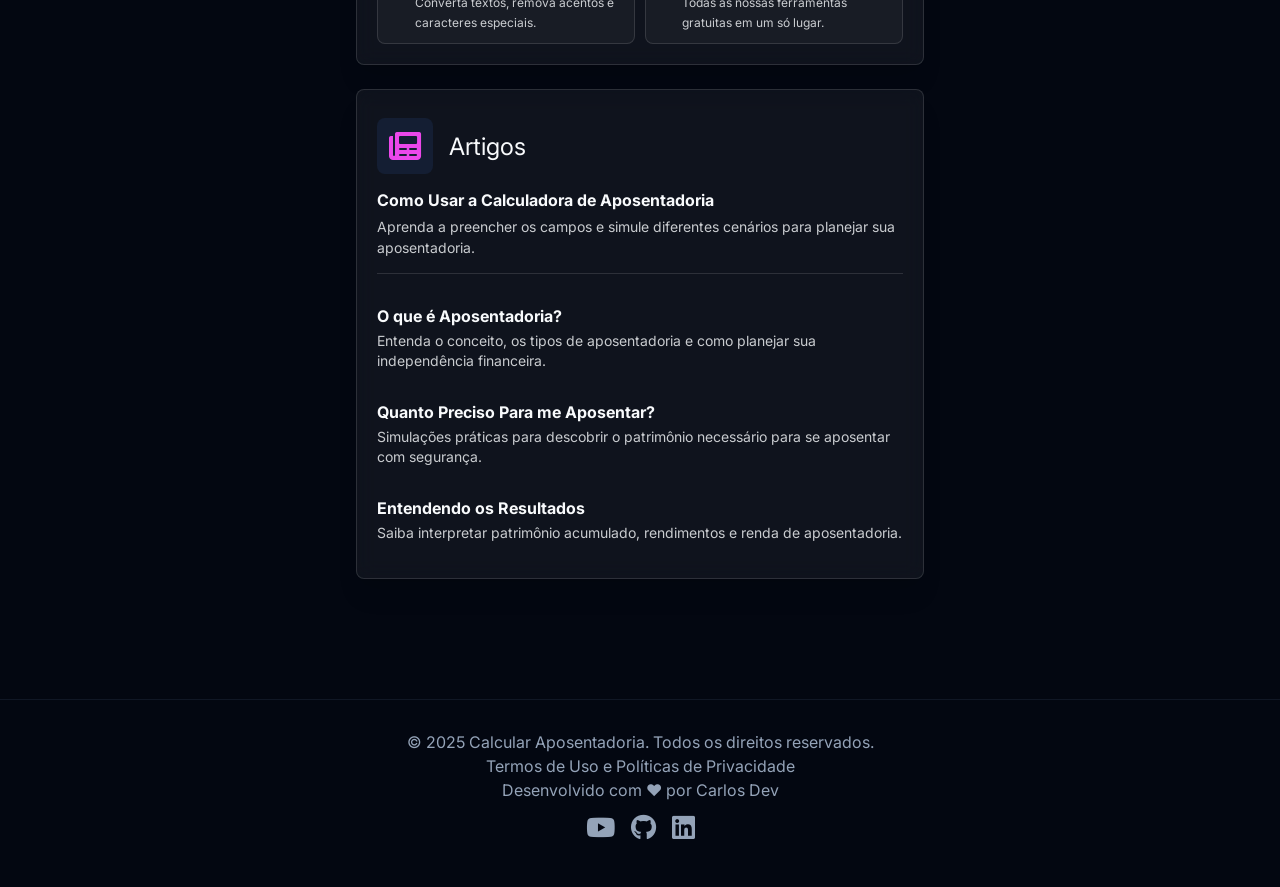
==== commit d8425d75: "Seção apoio: ajusta texto da doação, remove item gorjeta (PT e EN) Co-Authored-By: Claude Sonnet 4.6" ====
--- a/index.html
+++ b/index.html
@@ -209,14 +209,7 @@
                 <i class="fa-solid fa-hand-holding-dollar btn-dark-icon" aria-hidden="true"></i>
                 <span>Doação</span>
               </a>
-              <p class="support-note">Ajude-nos e contribua com qualquer valor.</p>
-            </div>
-            <div>
-              <a href="https://link.mercadopago.com.br/carlosdev" target="_blank" rel="noopener" class="btn-dark">
-                <i class="fa-solid fa-mug-hot btn-dark-icon" aria-hidden="true"></i>
-                <span>Gorjeta</span>
-              </a>
-              <p class="support-note">Pague uma gorjeta e nos ajude a crescer.</p>
+              <p class="support-note">Faça uma doação e ajude a manter o site gratuito.</p>
             </div>
           </div>
         </section>
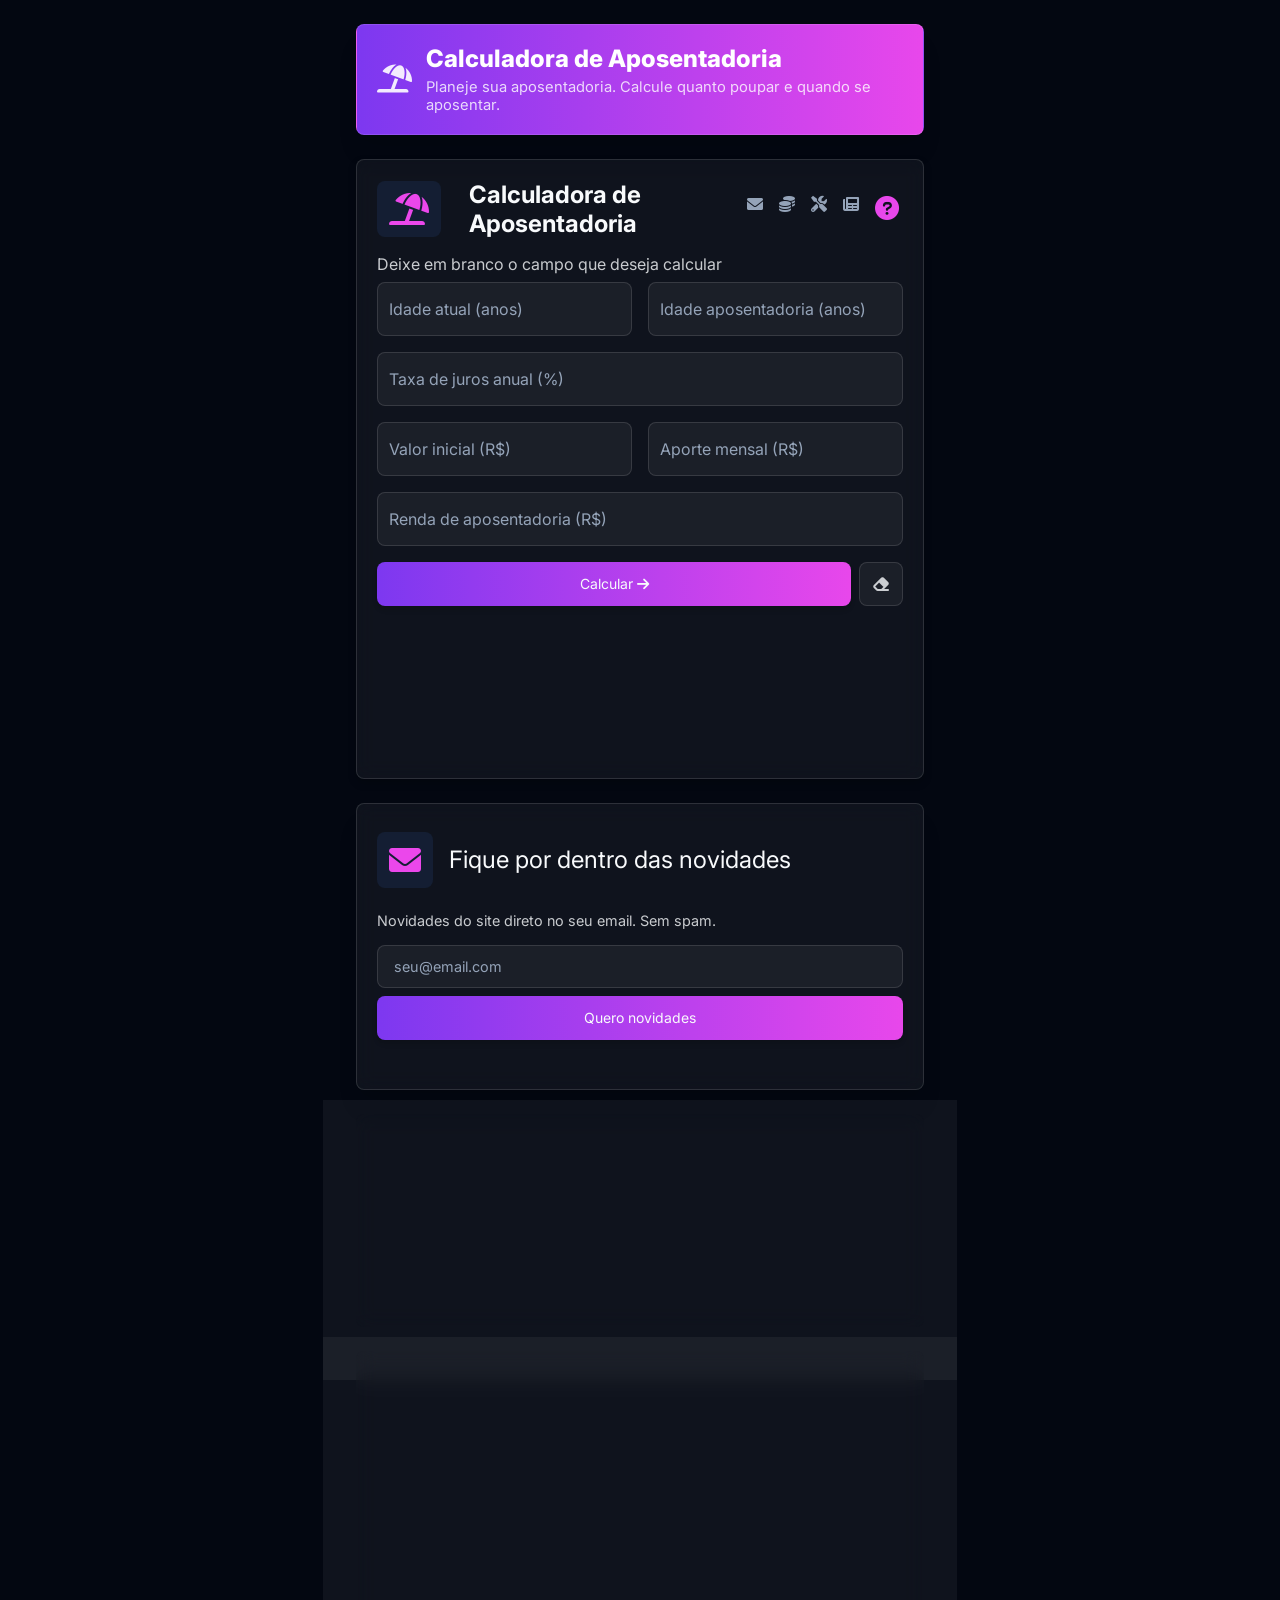
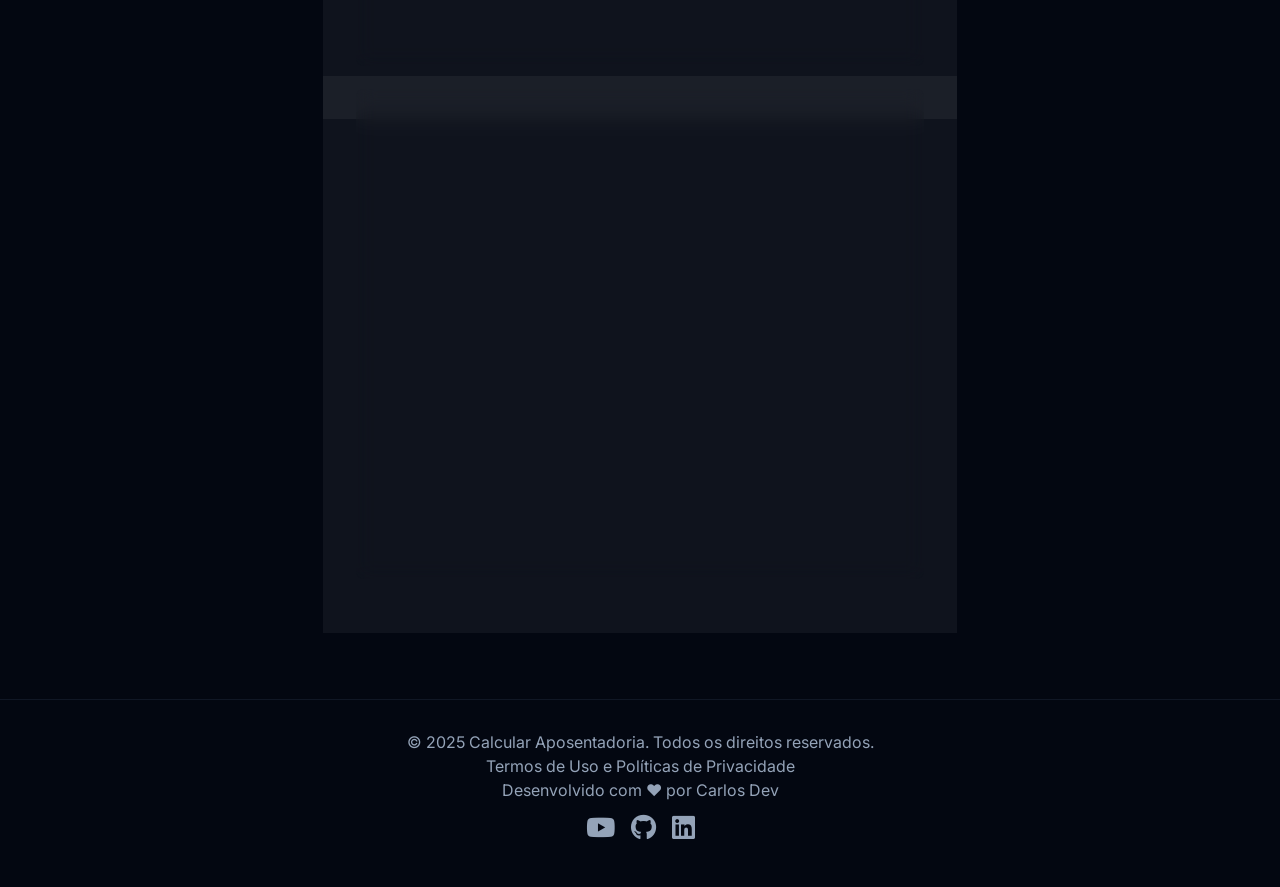
==== commit 6fe908ee: "SEO, artigos PT/EN, termos refatorados, premium arquivado SEO: - H1 semântico nas páginas PT e EN - " ====
--- a/index.html
+++ b/index.html
@@ -13,7 +13,7 @@
   <link rel="canonical" href="https://calcularaposentadoria.com" />
   <link rel="alternate" hreflang="pt-BR" href="https://calcularaposentadoria.com" />
   <link rel="alternate" hreflang="en" href="https://calcularaposentadoria.com/en/" />
-  <link rel="alternate" hreflang="x-default" href="https://calcularaposentadoria.com" />
+  <link rel="alternate" hreflang="x-default" href="https://calcularaposentadoria.com/en/" />
 
   <!-- Open Graph -->
   <meta property="og:title" content="Calculadora de Aposentadoria Grátis | Simulador Online" />
@@ -33,6 +33,7 @@
   <meta name="twitter:image" content="https://calcularaposentadoria.com/og-image.png" />
 
   <!-- Favicon -->
+  <link rel="icon" href="/favicon.svg" type="image/svg+xml" />
   <link rel="icon" href="/favicon.ico" sizes="any" />
   <link rel="shortcut icon" href="/favicon.ico" />
   <meta name="theme-color" content="#7d38f0" />
@@ -53,7 +54,11 @@
     "applicationCategory": "FinanceApplication",
     "operatingSystem": "All",
     "inLanguage": "pt-BR",
-    "offers": { "@type": "Offer", "price": "0", "priceCurrency": "BRL" }
+    "offers": { "@type": "Offer", "price": "0", "priceCurrency": "BRL" },
+    "potentialAction": {
+      "@type": "UseAction",
+      "target": "https://calcularaposentadoria.com"
+    }
   }
   </script>
 
@@ -64,7 +69,12 @@
     "@type": "Organization",
     "name": "Calculadora de Aposentadoria",
     "url": "https://calcularaposentadoria.com",
-    "logo": "https://calcularaposentadoria.com/favicon.ico"
+    "logo": "https://calcularaposentadoria.com/favicon.svg",
+    "sameAs": [
+      "https://www.youtube.com/@carlosjornadadev",
+      "https://github.com/cwrsiqueira",
+      "https://www.linkedin.com/in/carloswagner1975/"
+    ]
   }
   </script>
 
@@ -106,7 +116,7 @@
               <div class="result-header" style="margin-bottom:0.5rem;">
                 <div style="display:flex;align-items:center;gap:0.75rem;">
                   <div class="card-icon"><i class="fa-solid fa-umbrella-beach" style="color:#eb47eb;font-size:32px;" aria-hidden="true"></i></div>
-                  <span class="card-title">Calculadora</span>
+                  <h1 class="card-title">Calculadora de Aposentadoria</h1>
                 </div>
                 <div class="result-actions">
                   <a href="#sec-email" class="btn-nav" title="Novidades por email" aria-label="Novidades por email">
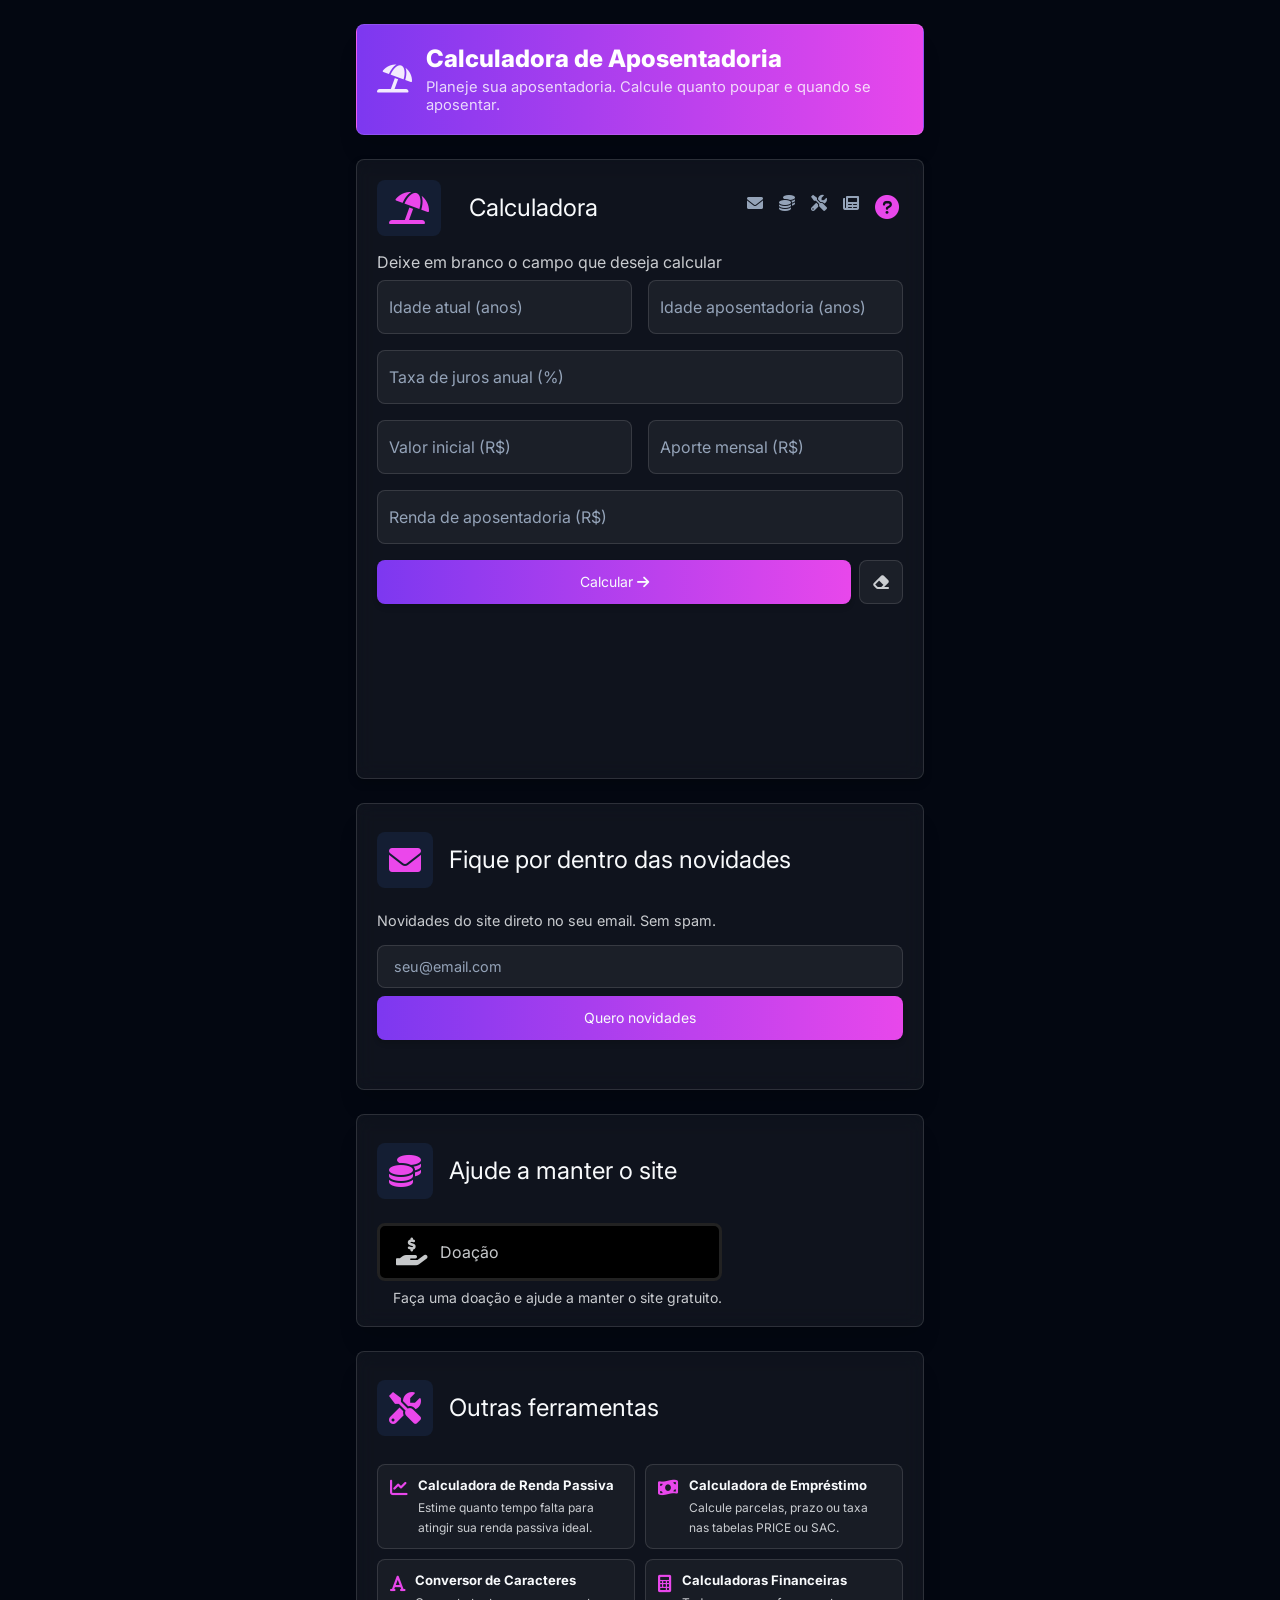
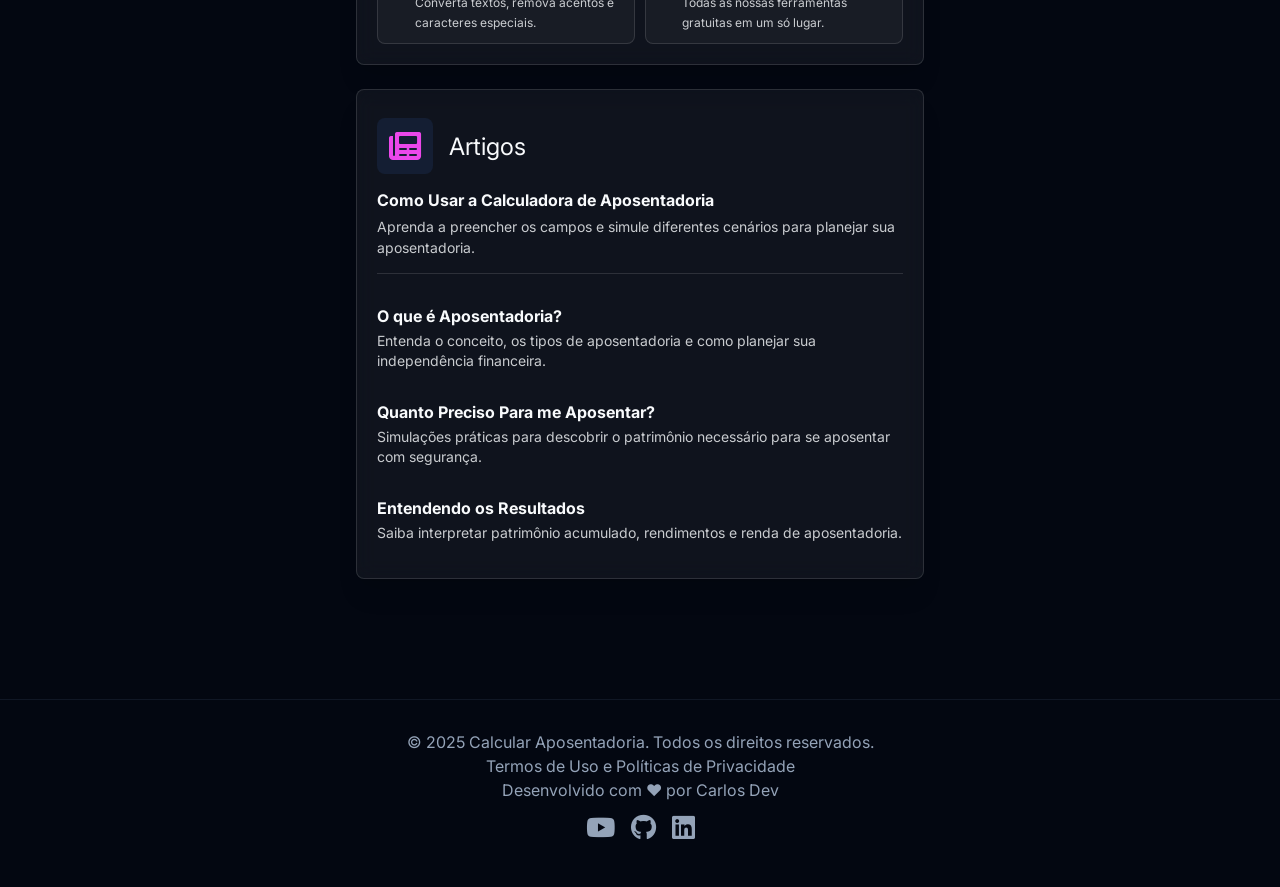
==== commit 0079babe: "Fix h1 layout: reverte para span.card-title + h1.sr-only para SEO h1.card-title quebrava o flex (fon" ====
--- a/index.html
+++ b/index.html
@@ -107,6 +107,8 @@
       <div class="calculadora-container">
         <script src="/js/header-card.js"></script>
 
+        <h1 class="sr-only">Calculadora de Aposentadoria Grátis | Simulador de Planejamento Financeiro</h1>
+
         <!-- Calculadora -->
         <section class="flip-card" aria-label="Calculadora de aposentadoria">
           <div class="flip-card-inner">
@@ -116,7 +118,7 @@
               <div class="result-header" style="margin-bottom:0.5rem;">
                 <div style="display:flex;align-items:center;gap:0.75rem;">
                   <div class="card-icon"><i class="fa-solid fa-umbrella-beach" style="color:#eb47eb;font-size:32px;" aria-hidden="true"></i></div>
-                  <h1 class="card-title">Calculadora de Aposentadoria</h1>
+                  <span class="card-title">Calculadora</span>
                 </div>
                 <div class="result-actions">
                   <a href="#sec-email" class="btn-nav" title="Novidades por email" aria-label="Novidades por email">
--- a/css/style.css
+++ b/css/style.css
@@ -18,6 +18,7 @@
 
 /* ===== RESET ===== */
 *, *::before, *::after { box-sizing: border-box; margin: 0; padding: 0; }
+.sr-only { position: absolute; width: 1px; height: 1px; padding: 0; margin: -1px; overflow: hidden; clip: rect(0,0,0,0); white-space: nowrap; border: 0; }
 html { font-size: 16px; scroll-behavior: smooth; }
 body {
   background-color: var(--bg);
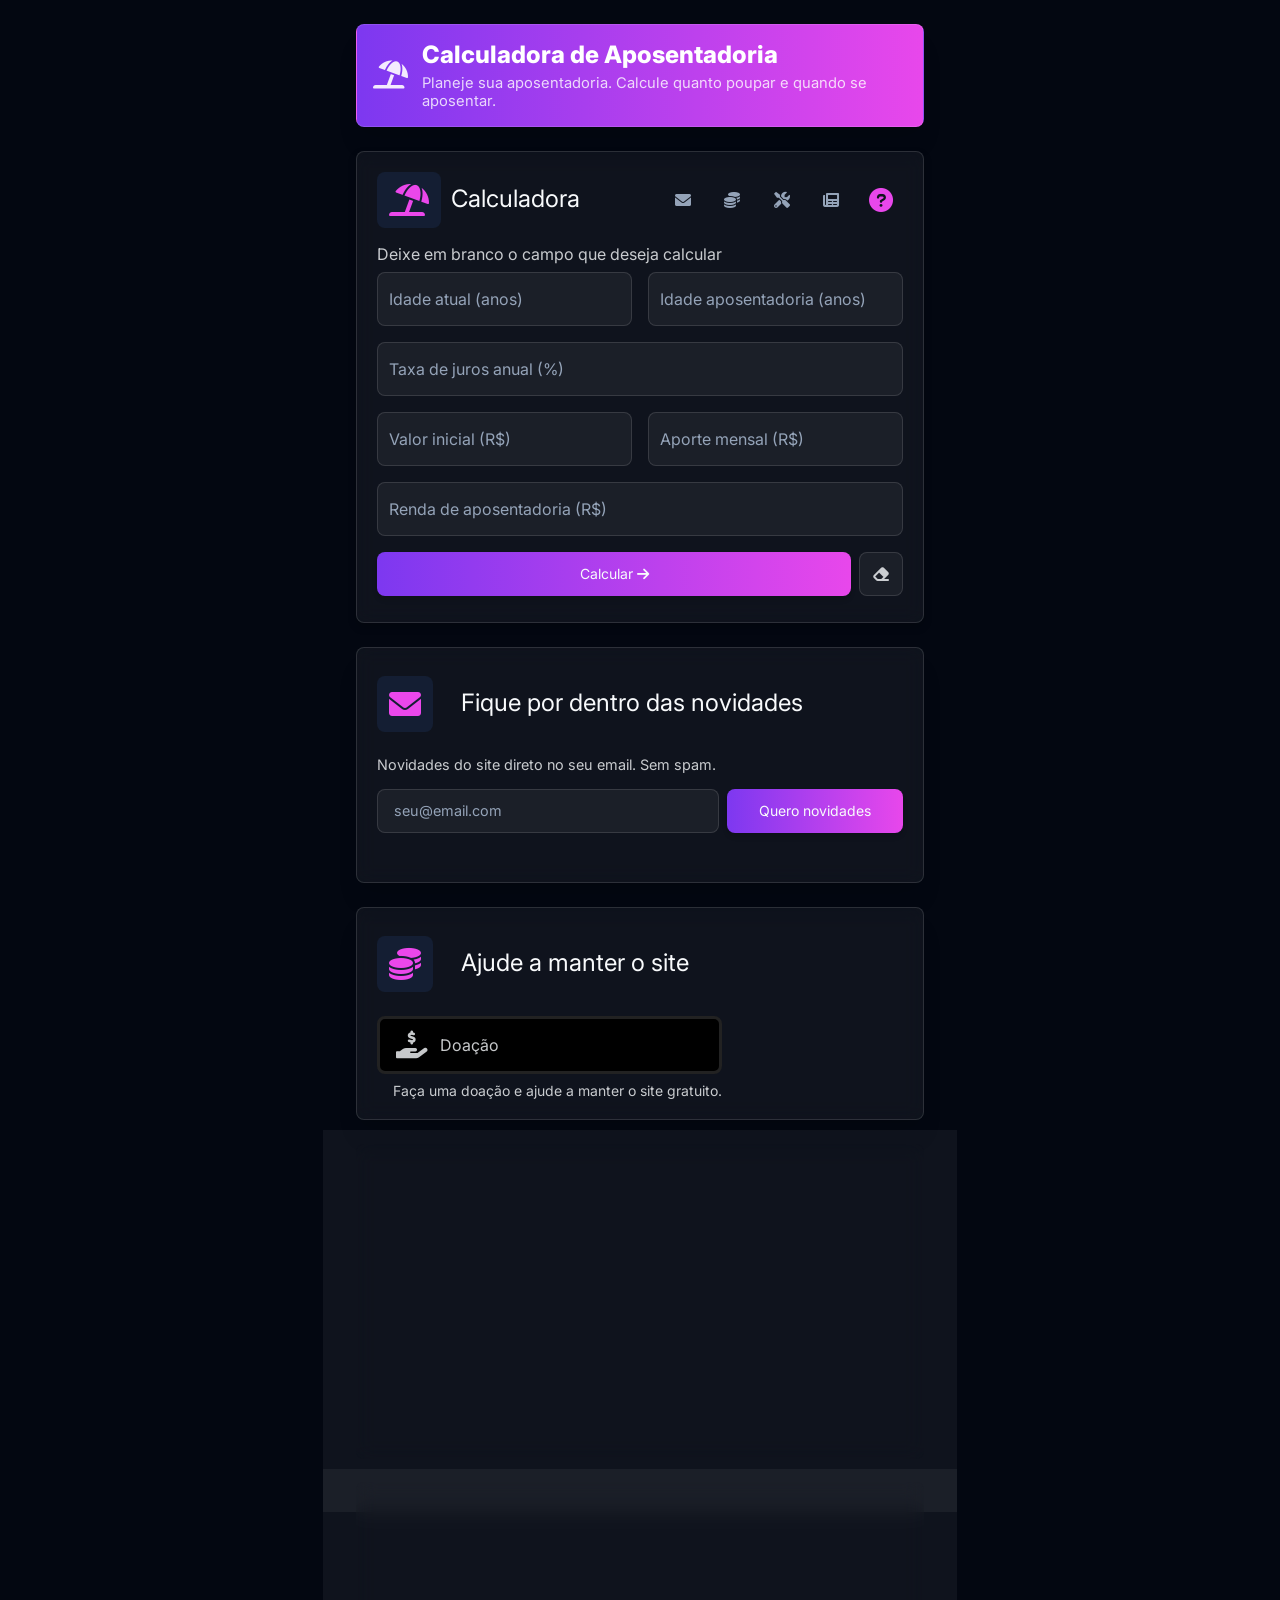
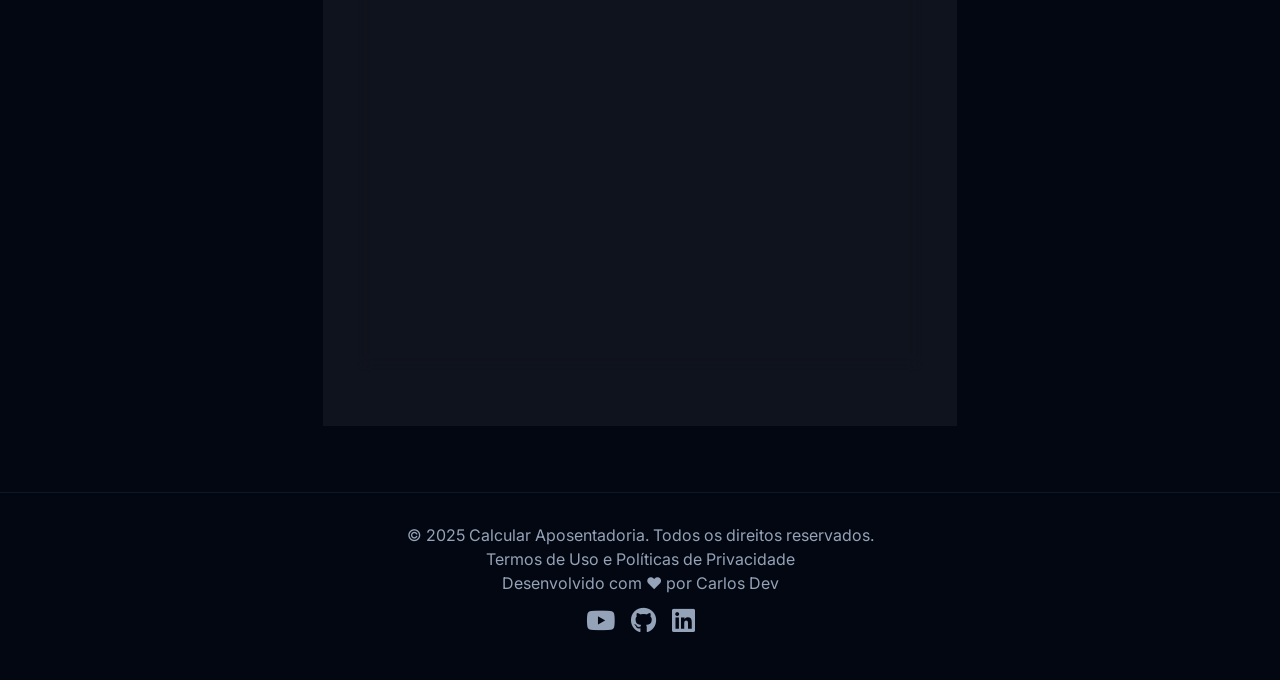
==== commit e31a0ec9: "Fix mobile layout: CSS mobile-first + syncFlipCardHeight Adota a abordagem mobile-first validada no " ====
--- a/index.html
+++ b/index.html
@@ -2,7 +2,7 @@
 <html lang="pt-BR">
 <head>
   <meta charset="UTF-8" />
-  <meta name="viewport" content="width=device-width, initial-scale=1.0" />
+  <meta name="viewport" content="width=device-width, initial-scale=1.0, viewport-fit=cover" />
 
   <title>Calculadora de Aposentadoria Grátis | Simulador de Planejamento Financeiro</title>
   <meta name="description" content="Calculadora de aposentadoria gratuita. Simule quanto investir para se aposentar com a renda desejada. Calcule prazo, taxa, aporte mensal e patrimônio acumulado." />
@@ -116,7 +116,7 @@
             <!-- Frente: formulário -->
             <div class="flip-card-front">
               <div class="result-header" style="margin-bottom:0.5rem;">
-                <div style="display:flex;align-items:center;gap:0.75rem;">
+                <div class="result-header__title-row">
                   <div class="card-icon"><i class="fa-solid fa-umbrella-beach" style="color:#eb47eb;font-size:32px;" aria-hidden="true"></i></div>
                   <span class="card-title">Calculadora</span>
                 </div>
--- a/css/style.css
+++ b/css/style.css
@@ -1,6 +1,6 @@
 @import url("https://fonts.googleapis.com/css2?family=Inter:ital,opsz,wght@0,14..32,100..900;1,14..32,100..900&display=swap");
 
-/* ===== VARIABLES ===== */
+/* ===== VARIABLES (mobile-first) ===== */
 :root {
   --bg: #030711;
   --surface: rgba(255, 255, 255, 0.05);
@@ -12,14 +12,21 @@
   --footer-text: #94a3b8;
   --font: 'Inter', sans-serif;
   --radius: 0.5rem;
-  --container: 600px;
+  --content-max: 37.5rem;
+  --page-pad-x: max(1rem, env(safe-area-inset-left, 0px));
+  --page-pad-x-end: max(1rem, env(safe-area-inset-right, 0px));
   --transition: all 0.3s ease-in-out;
 }
 
 /* ===== RESET ===== */
 *, *::before, *::after { box-sizing: border-box; margin: 0; padding: 0; }
-.sr-only { position: absolute; width: 1px; height: 1px; padding: 0; margin: -1px; overflow: hidden; clip: rect(0,0,0,0); white-space: nowrap; border: 0; }
-html { font-size: 16px; scroll-behavior: smooth; }
+html {
+  font-size: 16px;
+  scroll-behavior: smooth;
+  overflow-x: clip;
+  -webkit-text-size-adjust: 100%;
+  text-size-adjust: 100%;
+}
 body {
   background-color: var(--bg);
   color: var(--text);
@@ -27,6 +34,8 @@
   display: flex;
   flex-direction: column;
   min-height: 100vh;
+  min-height: 100dvh;
+  overflow-x: hidden;
 }
 img { max-width: 100%; height: auto; display: block; }
 ul { list-style: none; }
@@ -39,11 +48,14 @@
 .content { flex: 1; }
 
 .calculadora-container {
-  max-width: var(--container);
+  width: 100%;
+  max-width: var(--content-max);
   margin-inline: auto;
-  padding-inline: 1rem;
+  padding-inline: var(--page-pad-x);
+  padding-inline-end: var(--page-pad-x-end);
   margin-top: 1.5rem;
   padding-bottom: 2rem;
+  padding-bottom: max(2rem, env(safe-area-inset-bottom, 0px));
 }
 
 /* ===== HEADER ===== */
@@ -86,11 +98,12 @@
 /* ===== HEADER CARD ===== */
 .site-header { display: none; }
 .header-card {
-  flex-direction: row;
-  align-items: center;
-  justify-content: space-between;
-  gap: 1.5rem;
-  padding: 1rem 1.25rem;
+  flex-direction: column;
+  align-items: stretch;
+  justify-content: flex-start;
+  gap: 0.85rem;
+  padding: 1rem var(--page-pad-x);
+  padding-right: var(--page-pad-x-end);
   margin-bottom: 1rem;
   background: linear-gradient(to left, var(--accent), var(--primary));
   border-color: transparent;
@@ -98,9 +111,12 @@
 .header-card:hover { border-color: transparent; }
 .header-card-brand {
   display: flex;
-  align-items: center;
+  align-items: flex-start;
   gap: 0.85rem;
   min-width: 0;
+}
+.header-card .lang-switch {
+  align-self: flex-end;
 }
 .header-card-icon {
   color: rgba(255,255,255,0.9);
@@ -132,7 +148,7 @@
   flex-direction: column;
   backdrop-filter: blur(10px);
   transition: var(--transition);
-  padding: 20px;
+  padding: 1rem;
   color: var(--text);
   margin-bottom: 1.5rem;
 }
@@ -142,7 +158,9 @@
 }
 .card-header {
   display: flex;
-  align-items: center;
+  flex-wrap: wrap;
+  align-items: center;
+  gap: 0.5rem 0.75rem;
   padding-top: 0.5rem;
   padding-bottom: 0.5rem;
   margin-bottom: 0.5rem;
@@ -155,35 +173,44 @@
 }
 .card-title {
   color: var(--text);
-  font-size: clamp(1.25rem, 4vw, 1.5rem);
-  margin-left: 1rem;
+  font-size: clamp(1.05rem, 4.5vw, 1.5rem);
+  margin-left: 0;
+  flex: 1 1 12rem;
+  min-width: 0;
+  line-height: 1.2;
 }
 
 /* ===== FLIP CARD ===== */
 .flip-card {
   perspective: 1000px;
-  height: 620px;
   margin-bottom: 1.5rem;
+  width: 100%;
+  min-height: 18rem;
 }
 .flip-card-inner {
   position: relative;
   width: 100%;
-  height: 100%;
+  min-height: 18rem;
   transition: transform 0.6s;
   transform-style: preserve-3d;
 }
 .flip-card-front,
 .flip-card-back {
   position: absolute;
+  inset: 0;
   width: 100%;
-  height: 100%;
+  min-height: 100%;
+  overflow-x: hidden;
+  overflow-y: auto;
+  -webkit-overflow-scrolling: touch;
+  overscroll-behavior: contain;
   backface-visibility: hidden;
   border-radius: var(--radius);
   border: 1px solid var(--border);
   background-color: var(--surface);
   backdrop-filter: blur(10px);
   box-shadow: 0 4px 8px rgba(0, 0, 0, 0.2);
-  padding: 20px;
+  padding: 1rem;
 }
 .flip-card-front { z-index: 2; transform: rotateY(0deg); }
 .flip-card-back { z-index: 1; transform: rotateY(180deg); }
@@ -219,10 +246,11 @@
 }
 .form-row {
   display: flex;
-  gap: 1rem;
-  flex-wrap: wrap;
-}
-.form-row .input-float { flex: 1 1 200px; }
+  flex-direction: column;
+  gap: 0;
+  flex-wrap: nowrap;
+}
+.form-row .input-float { flex: 1 1 auto; }
 
 .calc-actions {
   display: flex;
@@ -328,11 +356,24 @@
 /* ===== RESULTS ===== */
 .result-header {
   display: flex;
-  justify-content: space-between;
-  align-items: center;
+  flex-direction: column;
+  align-items: stretch;
+  gap: 0.65rem;
   padding-bottom: 0.5rem;
 }
-.result-actions { display: flex; gap: 0.5rem; }
+.result-header__title-row {
+  display: flex;
+  align-items: center;
+  gap: 0.65rem;
+  min-width: 0;
+}
+.result-actions {
+  display: flex;
+  flex-wrap: wrap;
+  align-items: center;
+  gap: 0.35rem;
+  max-width: 100%;
+}
 .btn-icon {
   background: none;
   border: none;
@@ -341,6 +382,12 @@
   padding: 0.25rem;
   line-height: 1;
   cursor: pointer;
+  display: inline-flex;
+  align-items: center;
+  justify-content: center;
+  min-width: 2.75rem;
+  min-height: 2.75rem;
+  box-sizing: border-box;
 }
 .btn-icon:focus-visible { outline: 2px solid var(--accent); outline-offset: 2px; }
 .btn-nav {
@@ -353,16 +400,32 @@
   cursor: pointer;
   text-decoration: none;
   transition: color 0.15s;
+  display: inline-flex;
+  align-items: center;
+  justify-content: center;
+  min-width: 2.75rem;
+  min-height: 2.75rem;
+  box-sizing: border-box;
 }
 .btn-nav:hover, .btn-nav:focus-visible { color: var(--accent); outline: none; }
 .result-list { margin-top: 0.5rem; }
 .result-item {
   display: flex;
+  flex-wrap: wrap;
+  align-items: baseline;
   justify-content: space-between;
+  gap: 0.25rem 0.75rem;
   padding: 0.5rem 0;
   border-bottom: 1px solid rgba(108, 117, 125, 0.1);
   font-size: clamp(0.75rem, 2vw, 1rem);
   color: var(--text-muted);
+}
+.result-item span:first-child { flex-shrink: 0; max-width: 100%; }
+.result-item span:last-child {
+  text-align: right;
+  word-break: break-word;
+  min-width: 0;
+  flex: 1 1 8rem;
 }
 .result-item:last-of-type { border-bottom: none; }
 
@@ -392,8 +455,8 @@
 /* ===== BACK TO TOP ===== */
 #backToTop {
   position: fixed;
-  bottom: 150px;
-  right: 20px;
+  bottom: max(6rem, calc(env(safe-area-inset-bottom, 0px) + 5rem));
+  right: max(1rem, env(safe-area-inset-right, 0px));
   display: none;
   z-index: 1000;
   background-color: #1d193e;
@@ -407,7 +470,14 @@
 .email-section { margin-bottom: 1.5rem; }
 .email-subtitle { color: var(--text-muted); font-size: 0.9rem; margin: 0.5rem 0 1rem; }
 .email-form { width: 100%; }
-.email-row { display: flex; gap: 0.5rem; flex-wrap: wrap; }
+.email-row {
+  display: flex;
+  flex-direction: column;
+  gap: 0.5rem;
+  flex-wrap: nowrap;
+}
+.email-input { width: 100%; }
+.email-btn { width: 100%; white-space: normal; }
 .email-input {
   flex: 1 1 200px;
   padding: 0.75rem 1rem;
@@ -420,7 +490,6 @@
 }
 .email-input::placeholder { color: var(--footer-text); }
 .email-input:focus { outline: 2px solid var(--accent); outline-offset: 2px; }
-.email-btn { white-space: nowrap; }
 .email-msg { margin-top: 0.75rem; font-size: 0.875rem; min-height: 1.2em; }
 .email-msg.success { color: #4ade80; }
 .email-msg.error { color: #f87171; }
@@ -437,7 +506,7 @@
 /* ===== TOOL GRID ===== */
 .tools-grid {
   display: grid;
-  grid-template-columns: repeat(2, 1fr);
+  grid-template-columns: 1fr;
   gap: 0.65rem;
   margin-top: 0.75rem;
 }
@@ -489,7 +558,17 @@
   color: var(--text);
 }
 .article-card:last-child { border-bottom: none; }
-.article-img { width: 120px; height: 80px; object-fit: cover; border-radius: var(--radius); flex-shrink: 0; }
+.article-img {
+  width: 5.5rem;
+  height: 3.67rem;
+  object-fit: cover;
+  border-radius: var(--radius);
+  flex-shrink: 0;
+}
+.article-body {
+  min-width: 0;
+  flex: 1;
+}
 .article-body strong { display: block; margin-bottom: 0.25rem; }
 .article-body small { color: var(--text-muted); font-size: 0.875rem; }
 
@@ -574,6 +653,7 @@
 .btn-share:focus-visible { outline: 2px solid var(--accent); outline-offset: 2px; }
 .btn-whatsapp { background: #25D366; color: #fff; }
 .btn-download { background: var(--surface); border: 1px solid var(--border); color: var(--text); }
+
 /* ===== GRÁFICO ===== */
 .chart-card { margin-bottom: 1.5rem; }
 .chart-container {
@@ -591,11 +671,13 @@
 }
 .affiliates-grid {
   display: flex;
+  flex-direction: column;
   gap: 0.75rem;
-  flex-wrap: wrap;
+  flex-wrap: nowrap;
 }
 .affiliate-card {
-  flex: 1 1 140px;
+  flex: 1 1 auto;
+  width: 100%;
   background: rgba(255, 255, 255, 0.04);
   border: 1px solid var(--border);
   border-radius: var(--radius);
@@ -653,6 +735,7 @@
 .btn-affiliate {
   display: inline-flex;
   align-items: center;
+  justify-content: center;
   gap: 0.35rem;
   margin-top: 0.25rem;
   padding: 0.5rem 0.75rem;
@@ -662,7 +745,8 @@
   font-size: 0.78rem;
   font-weight: 600;
   border: none;
-  white-space: nowrap;
+  white-space: normal;
+  text-align: center;
   transition: opacity 0.2s;
 }
 .btn-affiliate:hover { opacity: 0.88; }
@@ -801,19 +885,94 @@
 }
 .btn-article:hover { opacity: 0.88; }
 
-/* ===== RESPONSIVE ===== */
+/* Medição de altura do flip (classe aplicada só pelo JS, 1 frame) */
+.flip-card.flip-card--measure {
+  perspective: none;
+  height: auto !important;
+  min-height: 0 !important;
+}
+.flip-card.flip-card--measure .flip-card-inner {
+  transform: none !important;
+  height: auto !important;
+  min-height: 0 !important;
+}
+.flip-card.flip-card--measure .flip-card-front,
+.flip-card.flip-card--measure .flip-card-back {
+  position: static !important;
+  inset: auto !important;
+  height: auto !important;
+  min-height: 0 !important;
+  overflow: visible !important;
+  transform: none !important;
+  opacity: 1 !important;
+  backface-visibility: visible !important;
+}
+
+/* ===== BREAKPOINTS (progressive enhancement) ===== */
+@media (min-width: 30rem) {
+  .tools-grid { grid-template-columns: repeat(2, minmax(0, 1fr)); }
+  .email-row {
+    flex-direction: row;
+    flex-wrap: wrap;
+  }
+  .email-input { flex: 1 1 200px; width: auto; }
+  .email-btn { width: auto; white-space: nowrap; }
+}
+
+@media (min-width: 36rem) {
+  .header-card {
+    flex-direction: row;
+    align-items: center;
+    justify-content: space-between;
+    gap: 1.25rem;
+  }
+  .header-card .lang-switch { align-self: center; }
+  .header-card-brand { align-items: center; }
+  .form-row {
+    flex-direction: row;
+    flex-wrap: wrap;
+    gap: 1rem;
+  }
+  .form-row .input-float { flex: 1 1 200px; }
+  .flip-card-front,
+  .flip-card-back { padding: 1.25rem; }
+  .article-img { width: 6.25rem; height: 4.2rem; }
+  .card:not(.header-card) { padding: 1.25rem; }
+}
+
+@media (min-width: 40rem) {
+  .result-header {
+    flex-direction: row;
+    flex-wrap: wrap;
+    justify-content: space-between;
+    align-items: center;
+    gap: 0.5rem 1rem;
+  }
+  .result-actions {
+    flex-wrap: nowrap;
+    justify-content: flex-end;
+    flex: 0 1 auto;
+    max-width: min(100%, 22rem);
+  }
+  .card-header .card-title { margin-left: 1rem; flex: 0 1 auto; }
+}
+
+@media (min-width: 48rem) {
+  .article-img { width: 7.5rem; height: 5rem; }
+  .affiliates-grid {
+    flex-direction: row;
+    flex-wrap: wrap;
+  }
+  .affiliate-card {
+    flex: 1 1 200px;
+    width: auto;
+    min-width: min(100%, 11rem);
+  }
+  .btn-affiliate { white-space: nowrap; }
+}
+
 @media (min-width: 576px) {
   .support-grid { flex-direction: row; }
-}
-
-@media (max-width: 575px) {
-  .flip-card { height: 760px; }
-  .form-row { flex-direction: column; gap: 0; }
-  .article-img { width: 90px; height: 60px; }
-}
-
-@media (max-width: 334px) {
-  .flip-card { height: 800px; }
 }
 
 /* ===== ADSENSE — bloqueia ads dentro dos cards e flip card ===== */
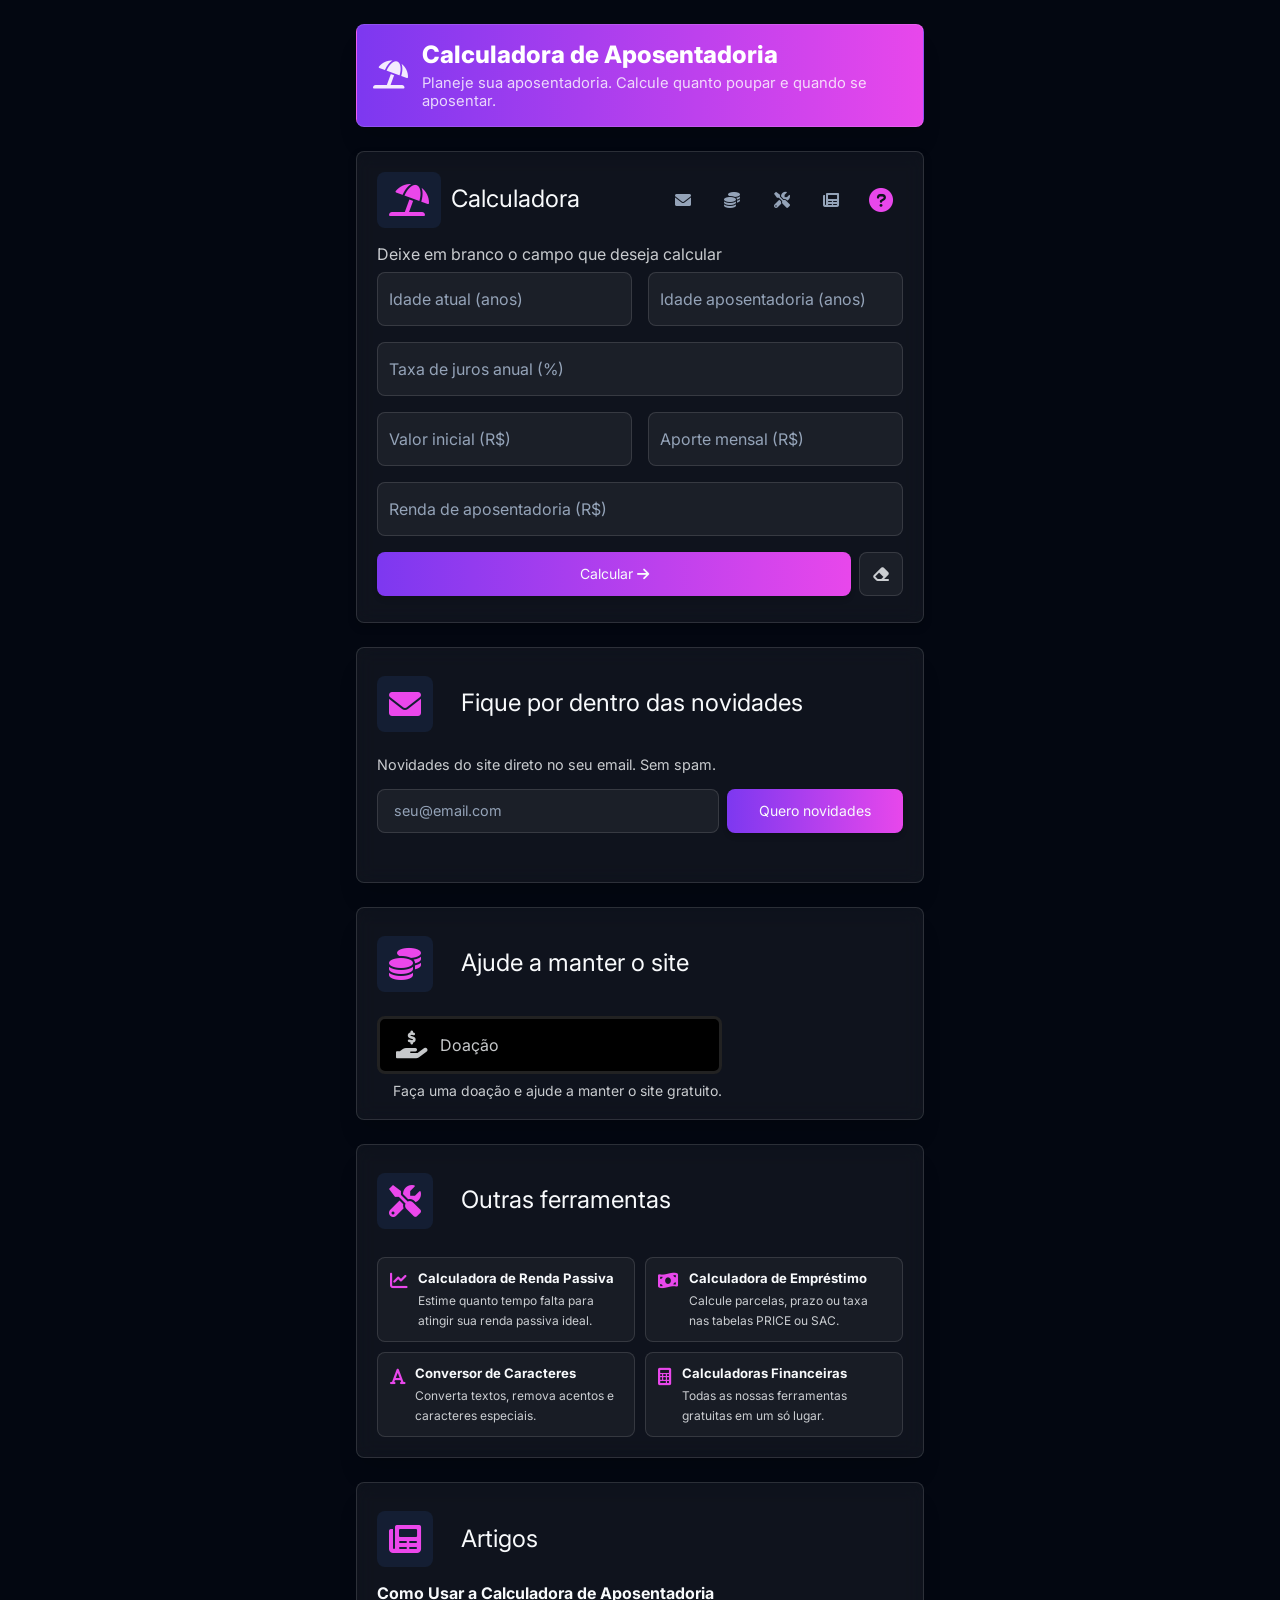
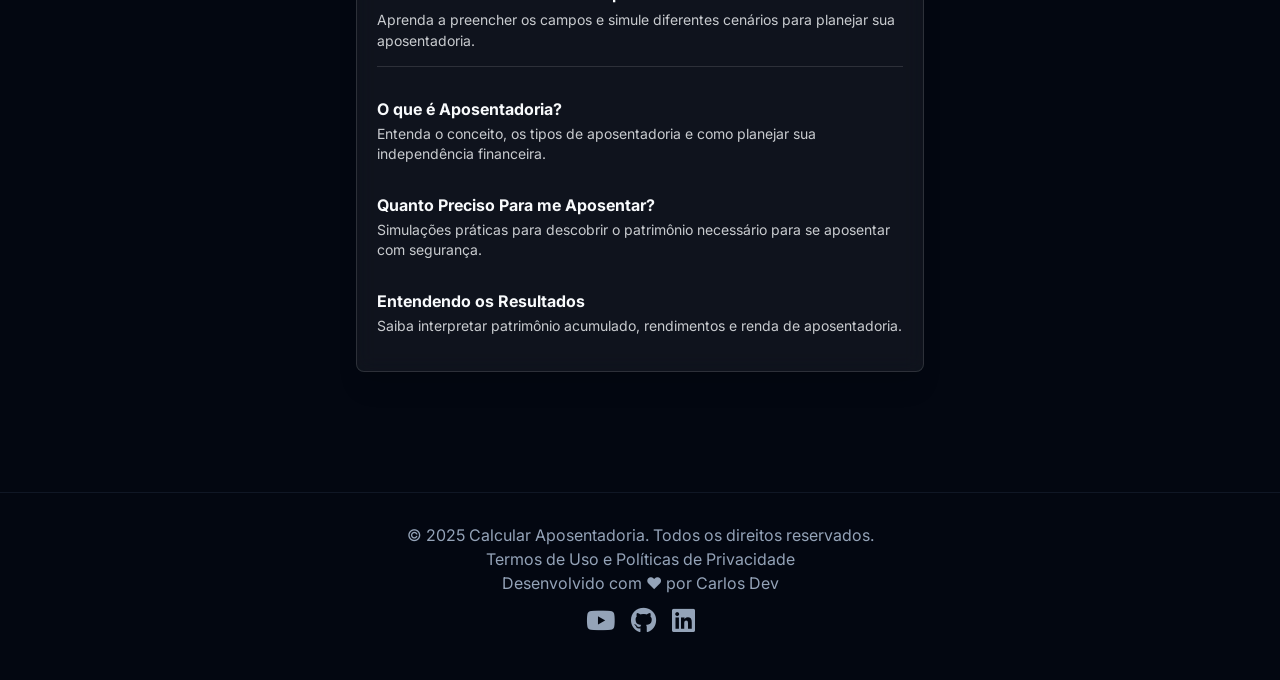
==== commit 3bf1004a: "Add AdSense slot 8539778688 to all pages and articles Coloca 1 bloco de ad discreto (formato auto, r" ====
--- a/index.html
+++ b/index.html
@@ -109,6 +109,17 @@
 
         <h1 class="sr-only">Calculadora de Aposentadoria Grátis | Simulador de Planejamento Financeiro</h1>
 
+        <!-- AdSense -->
+        <div style="margin-bottom:1.5rem;">
+          <ins class="adsbygoogle"
+               style="display:block"
+               data-ad-client="ca-pub-5865817649832793"
+               data-ad-slot="8539778688"
+               data-ad-format="auto"
+               data-full-width-responsive="true"></ins>
+          <script>(adsbygoogle = window.adsbygoogle || []).push({});</script>
+        </div>
+
         <!-- Calculadora -->
         <section class="flip-card" aria-label="Calculadora de aposentadoria">
           <div class="flip-card-inner">
--- a/css/style.css
+++ b/css/style.css
@@ -975,7 +975,6 @@
   .support-grid { flex-direction: row; }
 }
 
-/* ===== ADSENSE — bloqueia ads dentro dos cards e flip card ===== */
-.calculadora-container ins.adsbygoogle,
+/* ===== ADSENSE — bloqueia ads dentro de cards e flip card, mas permite entre seções ===== */
 .flip-card ins.adsbygoogle,
 .card ins.adsbygoogle { display: none !important; }
